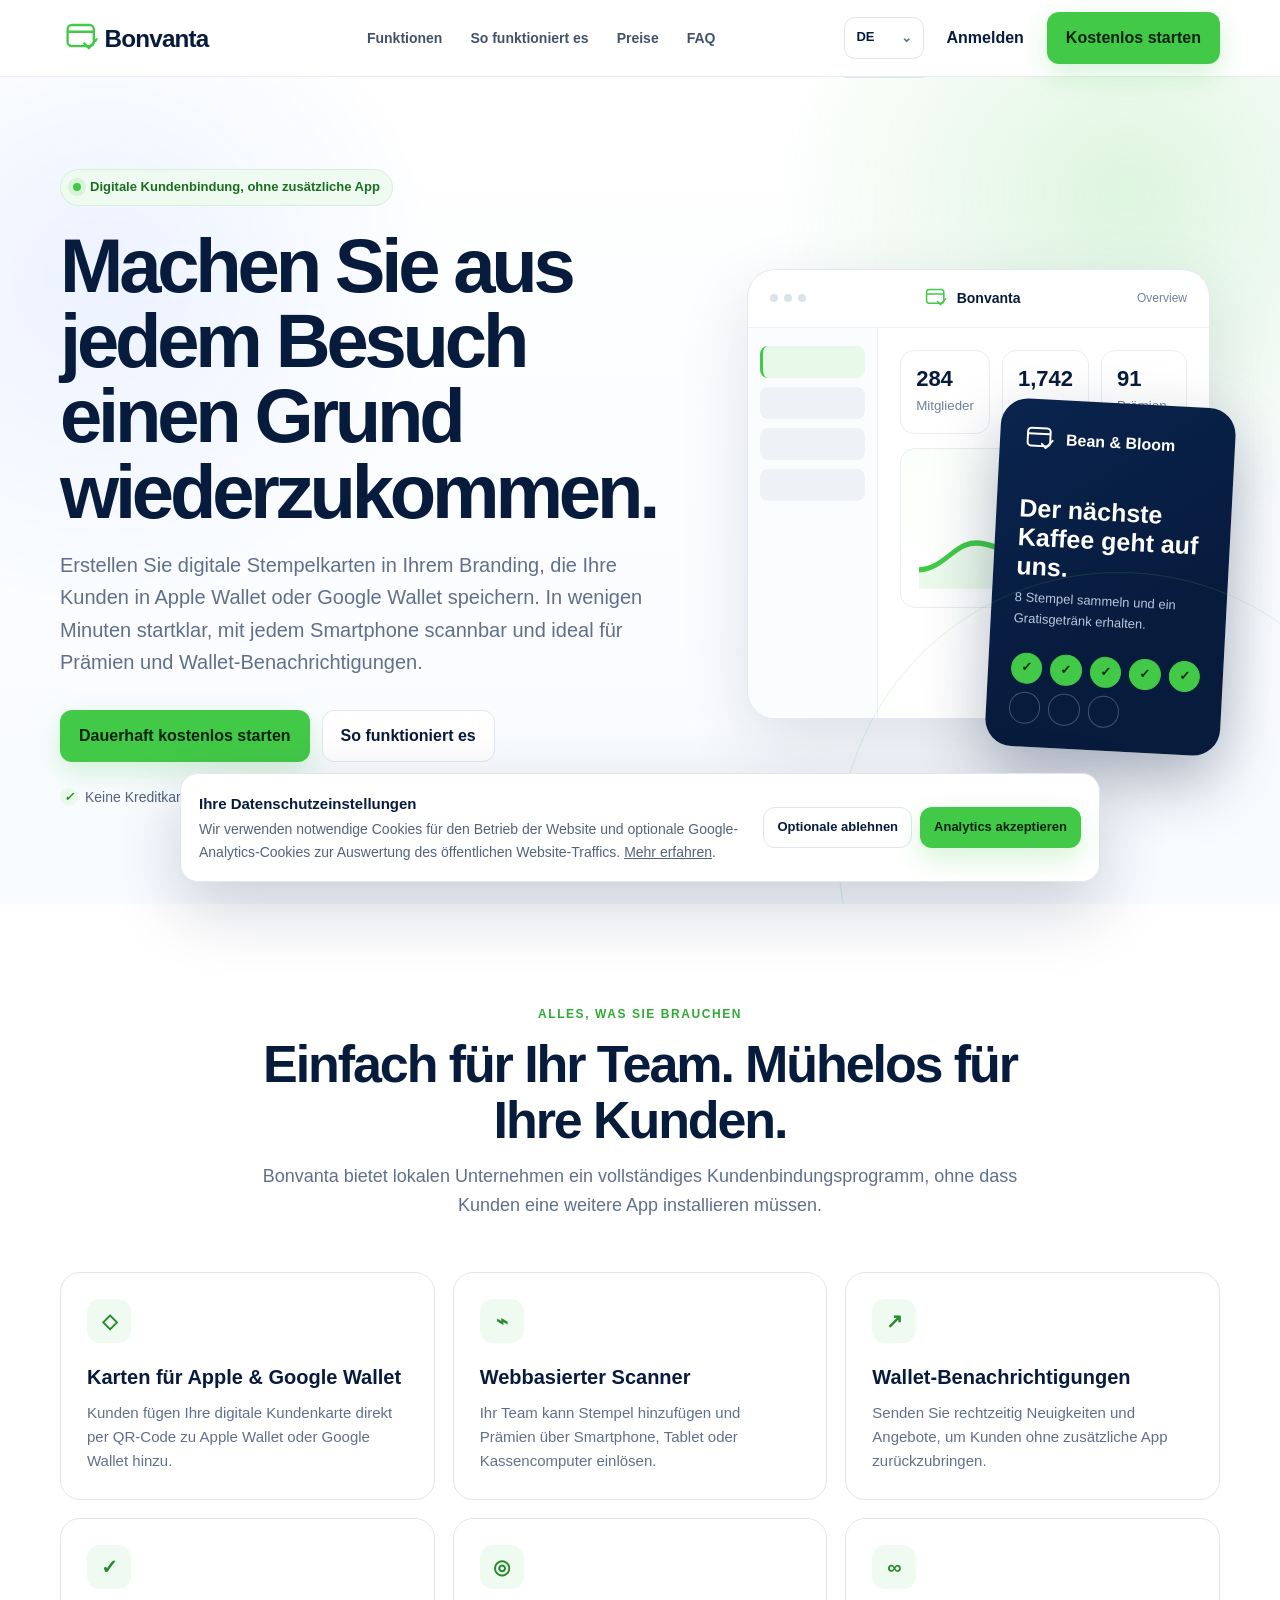
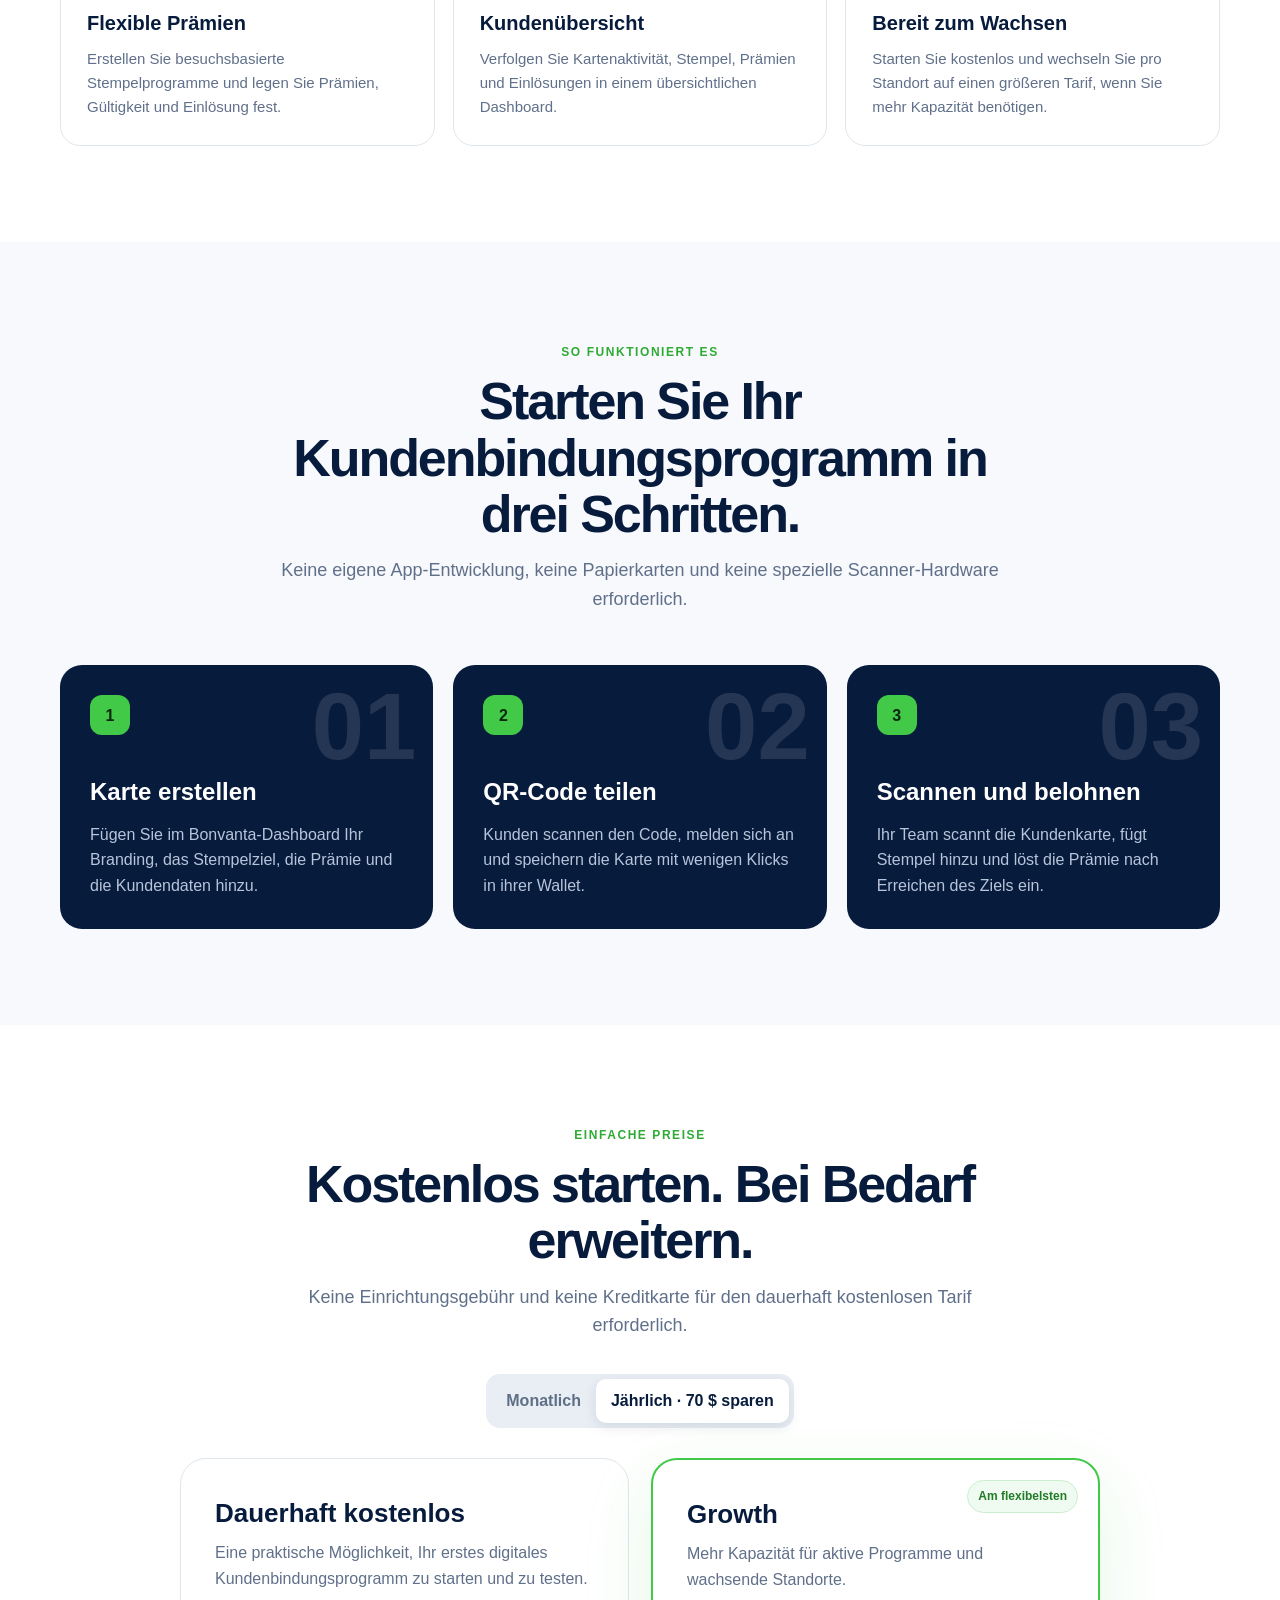
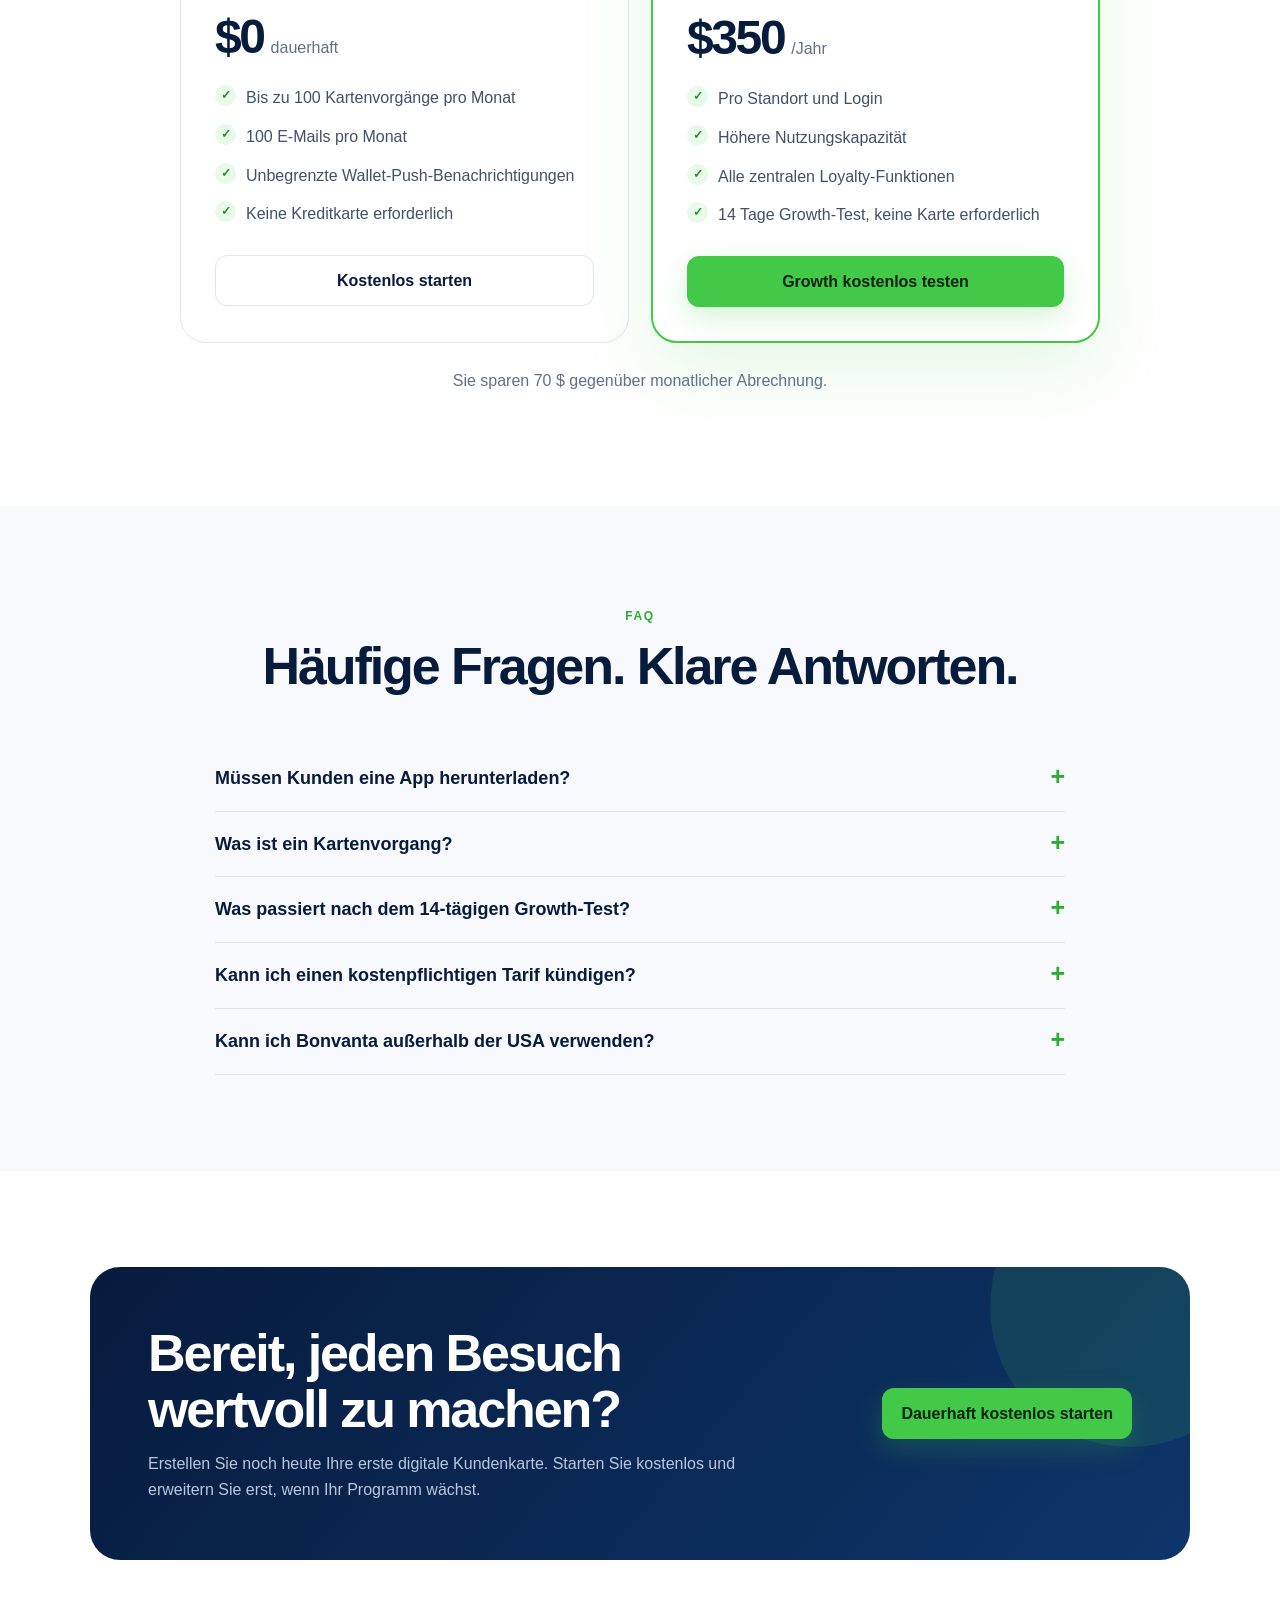
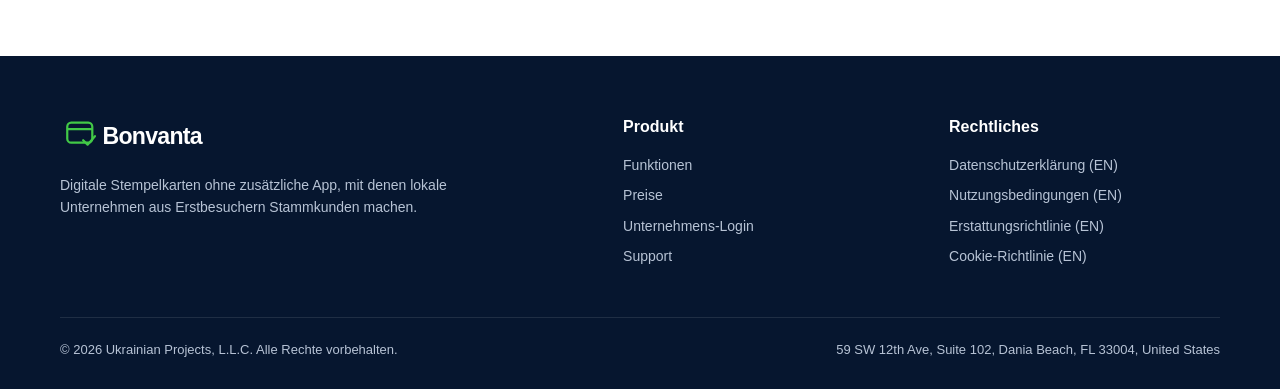
==== de/index.html @ edeaed78 "Add files via upload Add multilingual Bonvanta website" ====
<!doctype html>
<html lang="de">
<head>
<!-- Google consent mode: analytics stays disabled until consent -->
<script>
  window.dataLayer = window.dataLayer || [];
  function gtag(){dataLayer.push(arguments);}
  gtag('consent', 'default', {
    'analytics_storage': 'denied',
    'ad_storage': 'denied',
    'ad_user_data': 'denied',
    'ad_personalization': 'denied',
    'wait_for_update': 500
  });
</script>
<!-- Google Tag Manager -->
<script>(function(w,d,s,l,i){w[l]=w[l]||[];w[l].push({'gtm.start':
new Date().getTime(),event:'gtm.js'});var f=d.getElementsByTagName(s)[0],
j=d.createElement(s),dl=l!='dataLayer'?'&l='+l:'';j.async=true;j.src=
'https://www.googletagmanager.com/gtm.js?id='+i+dl;f.parentNode.insertBefore(j,f);
})(window,document,'script','dataLayer','GTM-5XCBFMQP');</script>
<!-- End Google Tag Manager -->
<meta charset="utf-8">
<meta name="viewport" content="width=device-width, initial-scale=1">
<meta name="theme-color" content="#071b3d">
<link rel="icon" href="/favicon.ico">
<link rel="apple-touch-icon" href="/apple-touch-icon.png">
<link rel="stylesheet" href="/styles.css">
<link rel="canonical" href="https://bonvanta.com/de/">
<link rel="alternate" hreflang="en" href="https://bonvanta.com/">
<link rel="alternate" hreflang="de" href="https://bonvanta.com/de/">
<link rel="alternate" hreflang="es" href="https://bonvanta.com/es/">
<link rel="alternate" hreflang="fr" href="https://bonvanta.com/fr/">
<link rel="alternate" hreflang="x-default" href="https://bonvanta.com/">
<title>Bonvanta – Digitale Stempelkarten ohne App</title>
<meta name="description" content="Erstellen Sie digitale Stempelkarten für Apple Wallet und Google Wallet. Keine zusätzliche App erforderlich. Starten Sie Bonvanta kostenlos.">
<meta property="og:title" content="Bonvanta – Machen Sie aus jedem Besuch Kundenbindung">
<meta property="og:description" content="Digitale Stempelkarten ohne zusätzliche App für lokale Unternehmen.">
<meta property="og:type" content="website">
<meta property="og:url" content="https://bonvanta.com/de/">
<meta property="og:image" content="https://bonvanta.com/assets/how-bonvanta-works.png">
</head>
<body>
<!-- Google Tag Manager (noscript) -->
<noscript><iframe src="https://www.googletagmanager.com/ns.html?id=GTM-5XCBFMQP"
height="0" width="0" style="display:none;visibility:hidden"></iframe></noscript>
<!-- End Google Tag Manager (noscript) -->
<header class="site-header">
  <div class="container nav">
    <a class="brand" href="/de/" aria-label="Bonvanta home"><img src="/assets/bonvanta-logo.svg" alt="Bonvanta"></a>
    <nav class="nav-links" aria-label="Main navigation">
      <a href="/de/#features">Funktionen</a>
      <a href="/de/#how-it-works">So funktioniert es</a>
      <a href="/de/#pricing">Preise</a>
      <a href="/de/#faq">FAQ</a>
    </nav>
    <div class="nav-actions">
      <details class="language-menu">
  <summary aria-label="Choose language">DE</summary>
  <div class="language-options"><a href="/" hreflang="en"><span>EN</span>English</a><a class="active" href="/de/" hreflang="de"><span>DE</span>Deutsch</a><a href="/es/" hreflang="es"><span>ES</span>Español</a><a href="/fr/" hreflang="fr"><span>FR</span>Français</a></div>
</details>
      <a class="btn btn-ghost" href="https://admin.bonvanta.com">Anmelden</a>
      <a class="btn btn-primary" href="https://admin.bonvanta.com">Kostenlos starten</a>
      <button class="mobile-toggle" aria-label="Menü öffnen" aria-expanded="false">☰</button>
    </div>
  </div>
</header>
<main>
  <section class="hero">
    <div class="container hero-grid">
      <div class="hero-copy">
        <span class="eyebrow"><span class="eyebrow-dot"></span> Digitale Kundenbindung, ohne zusätzliche App</span>
        <h1>Machen Sie aus jedem Besuch einen Grund wiederzukommen.</h1>
        <p>Erstellen Sie digitale Stempelkarten in Ihrem Branding, die Ihre Kunden in Apple Wallet oder Google Wallet speichern. In wenigen Minuten startklar, mit jedem Smartphone scannbar und ideal für Prämien und Wallet-Benachrichtigungen.</p>
        <div class="hero-actions"><a class="btn btn-primary" href="https://admin.bonvanta.com">Dauerhaft kostenlos starten</a><a class="btn btn-secondary" href="#how-it-works">So funktioniert es</a></div>
        <div class="hero-note"><span><i class="check">✓</i>Keine Kreditkarte erforderlich</span><span><i class="check">✓</i>Keine separate Loyalty-App</span><span><i class="check">✓</i>Weltweit einsetzbar</span></div>
      </div>
      <div class="product-stage" aria-label="Bonvanta product preview">
        <div class="dashboard"><div class="dash-top"><div class="dots"><i></i><i></i><i></i></div><div class="mini-brand"><img src="/assets/bonvanta-icon.svg" alt="">Bonvanta</div><span style="font-size:12px;color:#74839a">Overview</span></div><div class="dash-body"><div class="sidebar"><div class="side-item active"></div><div class="side-item"></div><div class="side-item"></div><div class="side-item"></div></div><div class="content"><div class="stats"><div class="stat"><b>284</b><small>Mitglieder</small></div><div class="stat"><b>1,742</b><small>Stempel</small></div><div class="stat"><b>91</b><small>Prämien</small></div></div><div class="chart"><svg viewBox="0 0 500 160" preserveAspectRatio="none" aria-hidden="true"><path d="M0 135 C60 132 72 92 132 101 S218 128 258 82 S346 42 390 61 S452 31 500 22" fill="none" stroke="#42c947" stroke-width="7" stroke-linecap="round"/><path d="M0 135 C60 132 72 92 132 101 S218 128 258 82 S346 42 390 61 S452 31 500 22 L500 160 L0 160Z" fill="rgba(66,201,71,.10)"/></svg></div></div></div></div>
        <div class="wallet-card"><div class="wc-logo"><img src="/assets/bonvanta-icon.svg" alt=""> Bean &amp; Bloom</div><h3>Der nächste Kaffee geht auf uns.</h3><p>8 Stempel sammeln und ein Gratisgetränk erhalten.</p><div class="stamps"><span class="stamp filled">✓</span><span class="stamp filled">✓</span><span class="stamp filled">✓</span><span class="stamp filled">✓</span><span class="stamp filled">✓</span><span class="stamp"></span><span class="stamp"></span><span class="stamp"></span></div></div>
      </div>
    </div>
  </section>
  <section class="section" id="features"><div class="container"><div class="section-head"><span class="kicker">Alles, was Sie brauchen</span><h2>Einfach für Ihr Team. Mühelos für Ihre Kunden.</h2><p>Bonvanta bietet lokalen Unternehmen ein vollständiges Kundenbindungsprogramm, ohne dass Kunden eine weitere App installieren müssen.</p></div><div class="feature-grid"><article class="feature"><div class="feature-icon">◇</div><h3>Karten für Apple &amp; Google Wallet</h3><p>Kunden fügen Ihre digitale Kundenkarte direkt per QR-Code zu Apple Wallet oder Google Wallet hinzu.</p></article><article class="feature"><div class="feature-icon">⌁</div><h3>Webbasierter Scanner</h3><p>Ihr Team kann Stempel hinzufügen und Prämien über Smartphone, Tablet oder Kassencomputer einlösen.</p></article><article class="feature"><div class="feature-icon">↗</div><h3>Wallet-Benachrichtigungen</h3><p>Senden Sie rechtzeitig Neuigkeiten und Angebote, um Kunden ohne zusätzliche App zurückzubringen.</p></article><article class="feature"><div class="feature-icon">✓</div><h3>Flexible Prämien</h3><p>Erstellen Sie besuchsbasierte Stempelprogramme und legen Sie Prämien, Gültigkeit und Einlösung fest.</p></article><article class="feature"><div class="feature-icon">◎</div><h3>Kundenübersicht</h3><p>Verfolgen Sie Kartenaktivität, Stempel, Prämien und Einlösungen in einem übersichtlichen Dashboard.</p></article><article class="feature"><div class="feature-icon">∞</div><h3>Bereit zum Wachsen</h3><p>Starten Sie kostenlos und wechseln Sie pro Standort auf einen größeren Tarif, wenn Sie mehr Kapazität benötigen.</p></article></div></div></section>
  <section class="section section-alt" id="how-it-works"><div class="container"><div class="section-head"><span class="kicker">So funktioniert es</span><h2>Starten Sie Ihr Kundenbindungsprogramm in drei Schritten.</h2><p>Keine eigene App-Entwicklung, keine Papierkarten und keine spezielle Scanner-Hardware erforderlich.</p></div><div class="steps"><article class="step"><b>1</b><h3>Karte erstellen</h3><p>Fügen Sie im Bonvanta-Dashboard Ihr Branding, das Stempelziel, die Prämie und die Kundendaten hinzu.</p></article><article class="step"><b>2</b><h3>QR-Code teilen</h3><p>Kunden scannen den Code, melden sich an und speichern die Karte mit wenigen Klicks in ihrer Wallet.</p></article><article class="step"><b>3</b><h3>Scannen und belohnen</h3><p>Ihr Team scannt die Kundenkarte, fügt Stempel hinzu und löst die Prämie nach Erreichen des Ziels ein.</p></article></div></div></section>
  <section class="section" id="pricing"><div class="container pricing-wrap"><div class="section-head"><span class="kicker">Einfache Preise</span><h2>Kostenlos starten. Bei Bedarf erweitern.</h2><p>Keine Einrichtungsgebühr und keine Kreditkarte für den dauerhaft kostenlosen Tarif erforderlich.</p></div><div class="billing-toggle"><div class="toggle" aria-label="Billing period"><button data-billing="monthly">Monatlich</button><button class="active" data-billing="annual">Jährlich · 70 $ sparen</button></div></div><div class="price-grid"><article class="price-card"><h3>Dauerhaft kostenlos</h3><div class="price-sub">Eine praktische Möglichkeit, Ihr erstes digitales Kundenbindungsprogramm zu starten und zu testen.</div><div class="price"><strong>$0</strong><span>dauerhaft</span></div><ul class="price-list"><li>Bis zu 100 Kartenvorgänge pro Monat</li><li>100 E-Mails pro Monat</li><li>Unbegrenzte Wallet-Push-Benachrichtigungen</li><li>Keine Kreditkarte erforderlich</li></ul><a class="btn btn-secondary" href="https://admin.bonvanta.com">Kostenlos starten</a></article><article class="price-card featured"><span class="popular">Am flexibelsten</span><h3>Growth</h3><div class="price-sub">Mehr Kapazität für aktive Programme und wachsende Standorte.</div><div class="price"><strong data-price>$350</strong><span data-cadence>/Jahr</span></div><ul class="price-list"><li>Pro Standort und Login</li><li>Höhere Nutzungskapazität</li><li>Alle zentralen Loyalty-Funktionen</li><li>14 Tage Growth-Test, keine Karte erforderlich</li></ul><a class="btn btn-primary" href="https://admin.bonvanta.com">Growth kostenlos testen</a></article></div><p class="trial-note" data-annual-note>Sie sparen 70 $ gegenüber monatlicher Abrechnung.</p></div></section>
  <section class="section section-alt" id="faq"><div class="container"><div class="section-head"><span class="kicker">FAQ</span><h2>Häufige Fragen. Klare Antworten.</h2></div><div class="faq"><details><summary>Müssen Kunden eine App herunterladen?</summary><p>Nein. Kunden öffnen Ihren QR-Link und speichern die Kundenkarte in Apple Wallet oder Google Wallet. Eine separate Bonvanta-App ist nicht erforderlich.</p></details><details><summary>Was ist ein Kartenvorgang?</summary><p>Ein Kartenvorgang ist eine verarbeitete Aktion für eine Kundenkarte, zum Beispiel das Ausstellen oder Aktualisieren einer Karte. Ihr Dashboard zeigt die Nutzung im aktuellen Zeitraum.</p></details><details><summary>Was passiert nach dem 14-tägigen Growth-Test?</summary><p>Es wird nichts automatisch berechnet. Wenn Sie keinen kostenpflichtigen Tarif wählen, wird das Konto wieder auf Dauerhaft kostenlos zurückgesetzt und unterliegt dessen Limits.</p></details><details><summary>Kann ich einen kostenpflichtigen Tarif kündigen?</summary><p>Ja. Sie können jederzeit kündigen. Der Zugriff bleibt bis zum Ende des bezahlten Abrechnungszeitraums bestehen, vorbehaltlich der Nutzungsbedingungen und Erstattungsrichtlinie.</p></details><details><summary>Kann ich Bonvanta außerhalb der USA verwenden?</summary><p>Ja. Bonvanta ist weltweit verfügbar, soweit lokale Gesetze, Wallet-Verfügbarkeit und Zahlungsunterstützung dies zulassen.</p></details></div></div></section>
  <section class="section"><div class="container"><div class="cta"><div><h2>Bereit, jeden Besuch wertvoll zu machen?</h2><p>Erstellen Sie noch heute Ihre erste digitale Kundenkarte. Starten Sie kostenlos und erweitern Sie erst, wenn Ihr Programm wächst.</p></div><a class="btn btn-primary" href="https://admin.bonvanta.com">Dauerhaft kostenlos starten</a></div></div></section>
</main>
<footer class="site-footer">
  <div class="container">
    <div class="footer-grid">
      <div class="footer-brand">
        <img src="/assets/bonvanta-logo-white.svg" alt="Bonvanta">
        <p>Digitale Stempelkarten ohne zusätzliche App, mit denen lokale Unternehmen aus Erstbesuchern Stammkunden machen.</p>
      </div>
      <div class="footer-col">
        <h4>Produkt</h4>
        <a href="/de/#features">Funktionen</a>
        <a href="/de/#pricing">Preise</a>
        <a href="https://admin.bonvanta.com">Unternehmens-Login</a>
        <a href="/de/contact/">Support</a>
      </div>
      <div class="footer-col">
        <h4>Rechtliches</h4>
        <a href="/privacy.html">Datenschutzerklärung (EN)</a>
        <a href="/terms.html">Nutzungsbedingungen (EN)</a>
        <a href="/refunds.html">Erstattungsrichtlinie (EN)</a>
        <a href="/cookies.html">Cookie-Richtlinie (EN)</a>
      </div>
    </div>
    <div class="footer-bottom">
      <span>© 2026 Ukrainian Projects, L.L.C. Alle Rechte vorbehalten.</span>
      <span>59 SW 12th Ave, Suite 102, Dania Beach, FL 33004, United States</span>
    </div>
  </div>
</footer>
<div class="cookie-banner" role="dialog" aria-label="Cookie-Einstellungen">
  <p><strong>Ihre Datenschutzeinstellungen</strong>Wir verwenden notwendige Cookies für den Betrieb der Website und optionale Google-Analytics-Cookies zur Auswertung des öffentlichen Website-Traffics. <a href="/cookies.html" style="text-decoration:underline">Mehr erfahren</a>.</p>
  <div class="cookie-actions">
    <button class="btn btn-secondary" data-cookie-reject>Optionale ablehnen</button>
    <button class="btn btn-primary" data-cookie-accept>Analytics akzeptieren</button>
  </div>
</div>
<script src="/script.js"></script>
</body></html>
---- styles.css ----
:root {
  --navy: #071b3d;
  --navy-2: #0d2b57;
  --green: #42c947;
  --green-dark: #2faa35;
  --mint: #effbf0;
  --ink: #12233f;
  --muted: #60708a;
  --line: #dfe6ee;
  --surface: #ffffff;
  --bg: #f7f9fc;
  --shadow: 0 24px 70px rgba(7, 27, 61, .12);
  --radius: 22px;
}
* { box-sizing: border-box; }
html { scroll-behavior: smooth; }
body {
  margin: 0;
  color: var(--ink);
  background: var(--surface);
  font-family: Inter, ui-sans-serif, -apple-system, BlinkMacSystemFont, "Segoe UI", sans-serif;
  line-height: 1.6;
  -webkit-font-smoothing: antialiased;
}
a { color: inherit; text-decoration: none; }
img { max-width: 100%; display: block; }
button, input { font: inherit; }
.container { width: min(1160px, calc(100% - 40px)); margin: 0 auto; }
.site-header {
  position: sticky; top: 0; z-index: 50;
  background: rgba(255,255,255,.88); backdrop-filter: blur(18px);
  border-bottom: 1px solid rgba(223,230,238,.8);
}
.nav { height: 76px; display: flex; align-items: center; justify-content: space-between; gap: 24px; }
.brand img { width: 178px; height: auto; }
.nav-links { display: flex; align-items: center; gap: 28px; color: #42526a; font-weight: 650; font-size: 14px; }
.nav-actions { display: flex; align-items: center; gap: 10px; }
.btn {
  display: inline-flex; align-items: center; justify-content: center; gap: 9px;
  border-radius: 12px; padding: 12px 18px; font-weight: 750; border: 1px solid transparent;
  transition: .2s ease; cursor: pointer;
}
.btn:hover { transform: translateY(-1px); }
.btn-primary { background: var(--green); color: #05230d; box-shadow: 0 10px 28px rgba(66,201,71,.22); }
.btn-primary:hover { background: #54d758; }
.btn-secondary { border-color: var(--line); background: #fff; color: var(--navy); }
.btn-ghost { color: var(--navy); padding-inline: 12px; }
.hero {
  overflow: hidden; position: relative;
  background:
    radial-gradient(circle at 88% 14%, rgba(66,201,71,.17), transparent 26%),
    radial-gradient(circle at 8% 24%, rgba(30,104,255,.08), transparent 25%),
    linear-gradient(180deg, #fff 0%, #f8fbff 100%);
  padding: 92px 0 96px;
}
.hero::after { content:""; position:absolute; inset:auto -120px -230px auto; width:560px; height:560px; border:1px solid rgba(66,201,71,.18); border-radius:50%; }
.hero-grid { display: grid; grid-template-columns: 1.02fr .98fr; align-items: center; gap: 66px; }
.eyebrow { display:inline-flex; align-items:center; gap:9px; padding:7px 12px; border:1px solid #d8eed9; background:var(--mint); color:#1a6e21; border-radius:999px; font-weight:750; font-size:13px; }
.eyebrow-dot { width:8px; height:8px; border-radius:50%; background:var(--green); box-shadow:0 0 0 5px rgba(66,201,71,.14); }
h1 { margin: 22px 0 20px; color: var(--navy); font-size: clamp(48px, 6vw, 76px); letter-spacing: -.055em; line-height: .99; max-width: 760px; }
.hero-copy > p { margin: 0; max-width: 650px; color: var(--muted); font-size: 20px; line-height: 1.62; }
.hero-actions { display:flex; flex-wrap:wrap; gap:12px; margin-top:32px; }
.hero-note { display:flex; gap:18px; flex-wrap:wrap; margin-top:24px; color:#52637b; font-size:14px; }
.hero-note span { display:inline-flex; align-items:center; gap:7px; }
.check { width:18px; height:18px; border-radius:50%; display:inline-grid; place-items:center; background:#e9f9ea; color:#258b2b; font-size:12px; font-weight:900; }
.product-stage { position:relative; min-height:500px; }
.dashboard {
  position:absolute; inset:30px 0 20px 25px; background:#fff; border:1px solid #e3e9f0; border-radius:28px; box-shadow:var(--shadow); overflow:hidden;
}
.dash-top { height:58px; border-bottom:1px solid #edf0f4; display:flex; align-items:center; justify-content:space-between; padding:0 22px; }
.dots { display:flex; gap:6px; }.dots i { width:8px; height:8px; background:#dbe2ea; border-radius:50%; }
.mini-brand { display:flex; align-items:center; gap:8px; font-weight:800; color:var(--navy); font-size:14px; }
.mini-brand img { width:26px; }
.dash-body { display:grid; grid-template-columns: 130px 1fr; height:calc(100% - 58px); }
.sidebar { border-right:1px solid #edf0f4; padding:18px 12px; background:#fbfcfe; }
.side-item { height:32px; margin-bottom:9px; border-radius:8px; background:#eef2f7; }
.side-item.active { background:#e8f8e9; border-left:3px solid var(--green); }
.content { padding:22px; background:#fff; }
.stats { display:grid; grid-template-columns:repeat(3,1fr); gap:12px; }
.stat { padding:15px; border:1px solid #e8edf3; border-radius:14px; }
.stat b { display:block; font-size:22px; color:var(--navy); line-height:1.2; }
.stat small { color:#718096; }
.chart { margin-top:14px; height:160px; border-radius:15px; border:1px solid #e8edf3; background:linear-gradient(180deg,#fbfffb,#fff); position:relative; overflow:hidden; }
.chart svg { position:absolute; inset:18px; width:calc(100% - 36px); height:calc(100% - 36px); }
.wallet-card { position:absolute; width:235px; min-height:318px; right:-18px; bottom:-12px; color:white; border-radius:27px; background:linear-gradient(145deg,#0a244e,#071b3d 65%); box-shadow:0 28px 65px rgba(7,27,61,.3); padding:23px; transform:rotate(3deg); }
.wallet-card .wc-logo { display:flex; align-items:center; gap:9px; font-weight:800; }
.wallet-card .wc-logo img { width:34px; filter:brightness(0) invert(1); }
.wallet-card h3 { font-size:25px; line-height:1.15; margin:38px 0 8px; }
.wallet-card p { color:#b9c7dc; font-size:13px; margin:0; }
.stamps { display:grid; grid-template-columns:repeat(5,1fr); gap:8px; margin-top:23px; }
.stamp { aspect-ratio:1; border:1px solid rgba(255,255,255,.24); border-radius:50%; display:grid; place-items:center; font-size:13px; color:#8ca0bd; }
.stamp.filled { background:var(--green); border-color:var(--green); color:#06280d; font-weight:900; }
.section { padding: 96px 0; }
.section-alt { background: var(--bg); }
.section-head { max-width: 760px; margin: 0 auto 52px; text-align:center; }
.kicker { color:var(--green-dark); text-transform:uppercase; letter-spacing:.13em; font-size:12px; font-weight:850; }
h2 { margin:10px 0 14px; color:var(--navy); font-size:clamp(34px,4.5vw,52px); line-height:1.08; letter-spacing:-.04em; }
.section-head p { color:var(--muted); font-size:18px; margin:0; }
.feature-grid { display:grid; grid-template-columns:repeat(3,1fr); gap:18px; }
.feature { border:1px solid var(--line); border-radius:20px; padding:26px; background:#fff; transition:.2s ease; }
.feature:hover { transform:translateY(-3px); box-shadow:0 18px 45px rgba(7,27,61,.08); }
.feature-icon { width:44px; height:44px; display:grid; place-items:center; background:var(--mint); color:#258b2b; border-radius:13px; font-weight:900; font-size:20px; }
.feature h3 { margin:18px 0 8px; color:var(--navy); font-size:20px; }
.feature p { color:var(--muted); margin:0; font-size:15px; }
.steps { display:grid; grid-template-columns:repeat(3,1fr); gap:20px; counter-reset:steps; }
.step { position:relative; padding:30px; border-radius:22px; background:var(--navy); color:#fff; overflow:hidden; min-height:260px; }
.step::before { counter-increment:steps; content:"0" counter(steps); color:rgba(255,255,255,.12); font-size:94px; font-weight:900; position:absolute; right:17px; top:-13px; }
.step b { display:inline-grid; place-items:center; width:40px; height:40px; border-radius:12px; background:var(--green); color:#08290d; }
.step h3 { font-size:24px; margin:38px 0 10px; }
.step p { color:#b7c5da; margin:0; }
.pricing-wrap { max-width:920px; margin:0 auto; }
.billing-toggle { display:flex; justify-content:center; margin:-18px 0 30px; }
.toggle { display:inline-flex; padding:5px; border-radius:14px; background:#e9eef5; }
.toggle button { border:0; background:transparent; padding:9px 15px; border-radius:10px; color:#5f6f86; cursor:pointer; font-weight:750; }
.toggle button.active { background:#fff; color:var(--navy); box-shadow:0 4px 13px rgba(7,27,61,.1); }
.price-grid { display:grid; grid-template-columns:1fr 1fr; gap:22px; }
.price-card { border:1px solid var(--line); border-radius:26px; background:#fff; padding:34px; }
.price-card.featured { border:2px solid var(--green); box-shadow:0 26px 70px rgba(66,201,71,.14); position:relative; }
.popular { position:absolute; right:20px; top:20px; background:var(--mint); color:#217b27; border:1px solid #cbeecf; border-radius:999px; font-size:12px; font-weight:850; padding:6px 10px; }
.price-card h3 { color:var(--navy); font-size:26px; margin:0 0 6px; }
.price-sub { color:var(--muted); min-height:48px; }
.price { margin:22px 0; color:var(--navy); display:flex; align-items:baseline; gap:7px; }
.price strong { font-size:48px; letter-spacing:-.05em; line-height:1; }
.price span { color:var(--muted); }
.price-list { list-style:none; padding:0; margin:24px 0 28px; display:grid; gap:13px; }
.price-list li { display:flex; gap:10px; color:#40516a; }
.price-list li::before { content:"✓"; width:21px; height:21px; border-radius:50%; background:#e9f9ea; color:#248b2a; font-weight:900; display:grid; place-items:center; flex:0 0 auto; font-size:12px; }
.price-card .btn { width:100%; }
.trial-note { text-align:center; margin-top:25px; color:var(--muted); }
.faq { max-width:850px; margin:0 auto; }
details { border-bottom:1px solid var(--line); padding:18px 0; }
summary { cursor:pointer; list-style:none; color:var(--navy); font-weight:800; font-size:18px; display:flex; justify-content:space-between; gap:20px; }
summary::-webkit-details-marker { display:none; }
summary::after { content:"+"; color:var(--green-dark); font-size:25px; line-height:1; }
details[open] summary::after { content:"–"; }
details p { color:var(--muted); margin:12px 40px 0 0; }
.cta { margin:0 auto; max-width:1100px; border-radius:30px; padding:58px; color:#fff; background:linear-gradient(130deg,var(--navy),#0e356a); position:relative; overflow:hidden; display:flex; align-items:center; justify-content:space-between; gap:36px; }
.cta::after { content:""; position:absolute; width:280px; height:280px; background:rgba(66,201,71,.12); border-radius:50%; right:-80px; top:-100px; }
.cta h2 { color:#fff; margin-top:0; max-width:620px; }
.cta p { color:#b9c8dc; margin:0; max-width:620px; }
.cta .btn { flex:0 0 auto; z-index:1; }
.site-footer { background:#06162f; color:#b7c3d5; padding:58px 0 28px; }
.footer-grid { display:grid; grid-template-columns:1.5fr .8fr .8fr; gap:55px; }
.footer-brand img { width:170px; margin-bottom:18px; }
.footer-brand p { max-width:420px; font-size:14px; }
.footer-col h4 { color:#fff; margin:0 0 14px; }
.footer-col a { display:block; margin:8px 0; font-size:14px; }
.footer-col a:hover { color:#fff; }
.footer-bottom { margin-top:42px; padding-top:22px; border-top:1px solid rgba(255,255,255,.1); display:flex; justify-content:space-between; gap:20px; font-size:13px; }
.cookie-banner { position:fixed; z-index:100; left:18px; right:18px; bottom:18px; max-width:920px; margin:0 auto; padding:18px; background:#fff; border:1px solid var(--line); border-radius:18px; box-shadow:0 24px 70px rgba(7,27,61,.2); display:none; align-items:center; justify-content:space-between; gap:24px; }
.cookie-banner.show { display:flex; }
.cookie-banner p { margin:0; font-size:14px; color:#52637a; }
.cookie-banner p strong { display:block; color:var(--navy); font-size:15px; margin-bottom:2px; }
.cookie-actions { display:flex; gap:8px; flex:0 0 auto; }
.cookie-actions .btn { padding:9px 13px; font-size:13px; }
.mobile-toggle { display:none; border:0; background:transparent; font-size:25px; color:var(--navy); }
/* Legal pages */
.legal-hero { padding:62px 0 36px; background:linear-gradient(180deg,#f6fbf7,#fff); border-bottom:1px solid var(--line); }
.legal-hero h1 { font-size:clamp(40px,5vw,60px); margin:0 0 12px; }
.legal-meta { color:var(--muted); }
.legal-layout { display:grid; grid-template-columns:240px minmax(0,780px); gap:60px; padding:58px 0 90px; align-items:start; }
.legal-nav { position:sticky; top:102px; border:1px solid var(--line); border-radius:18px; padding:18px; background:#fff; }
.legal-nav strong { color:var(--navy); }
.legal-nav a { display:block; color:var(--muted); font-size:14px; margin:9px 0; }
.legal-nav a:hover { color:var(--green-dark); }
.legal-content { min-width:0; }
.legal-content h1 { display:none; }
.legal-content h2 { font-size:28px; margin:38px 0 12px; letter-spacing:-.02em; }
.legal-content p, .legal-content li { color:#42526a; }
.legal-content a { color:#238b2a; text-decoration:underline; }
.legal-content ul, .legal-content ol { padding-left:22px; }
.legal-content > p:first-of-type { display:none; }
@media (max-width: 900px) {
  .nav-links { display:none; position:absolute; top:76px; left:0; right:0; padding:20px; background:#fff; border-bottom:1px solid var(--line); flex-direction:column; align-items:flex-start; }
  .nav-links.open { display:flex; }
  .mobile-toggle { display:block; }
  .nav-actions .btn-ghost { display:none; }
  .hero { padding-top:62px; }
  .hero-grid { grid-template-columns:1fr; gap:30px; }
  .product-stage { min-height:460px; max-width:650px; width:100%; margin:0 auto; }
  .feature-grid { grid-template-columns:1fr 1fr; }
  .steps { grid-template-columns:1fr; }
  .footer-grid { grid-template-columns:1fr 1fr; }
  .legal-layout { grid-template-columns:1fr; gap:28px; }
  .legal-nav { position:static; }
}
@media (max-width: 640px) {
  .container { width:min(100% - 28px,1160px); }
  .nav { height:68px; }
  .nav-links { top:68px; }
  .brand img { width:150px; }
  .nav-actions .btn-primary { padding:10px 12px; font-size:13px; }
  .hero { padding:50px 0 72px; }
  h1 { font-size:49px; }
  .hero-copy > p { font-size:18px; }
  .product-stage { min-height:385px; }
  .dashboard { inset:15px 0 25px 0; }
  .dash-body { grid-template-columns:80px 1fr; }
  .sidebar { padding:13px 8px; }
  .content { padding:14px; }
  .stats { grid-template-columns:1fr 1fr; }
  .stat:last-child { display:none; }
  .wallet-card { width:190px; min-height:265px; padding:17px; right:-5px; }
  .wallet-card h3 { font-size:20px; margin-top:25px; }
  .section { padding:72px 0; }
  .feature-grid, .price-grid { grid-template-columns:1fr; }
  .cta { padding:38px 26px; flex-direction:column; align-items:flex-start; }
  .footer-grid { grid-template-columns:1fr; gap:26px; }
  .footer-bottom { flex-direction:column; }
  .cookie-banner { flex-direction:column; align-items:stretch; }
  .cookie-actions { width:100%; }
  .cookie-actions .btn { flex:1; }
  .legal-layout { padding-top:36px; }
}


/* Language selector */
.language-menu { position: relative; flex: 0 0 auto; }
.language-menu summary {
  cursor: pointer; list-style: none; display: inline-flex; align-items: center; justify-content: center;
  min-width: 44px; height: 42px; padding: 0 11px; border: 1px solid var(--line); border-radius: 11px;
  background: #fff; color: var(--navy); font-size: 13px; font-weight: 850;
}
.language-menu summary::-webkit-details-marker { display: none; }
.language-menu summary::after { content: "⌄"; margin-left: 6px; color: var(--muted); font-size: 13px; }
.language-menu[open] summary { border-color: #bddfc0; box-shadow: 0 6px 18px rgba(7,27,61,.08); }
.language-options {
  position: absolute; z-index: 80; right: 0; top: calc(100% + 9px); width: 174px; padding: 7px;
  background: #fff; border: 1px solid var(--line); border-radius: 14px; box-shadow: 0 18px 48px rgba(7,27,61,.16);
}
.language-options a { display: flex; align-items: center; gap: 10px; padding: 9px 10px; border-radius: 9px; color: #42526a; font-size: 14px; font-weight: 650; }
.language-options a span { width: 28px; color: var(--green-dark); font-size: 12px; font-weight: 900; }
.language-options a:hover, .language-options a.active { background: var(--mint); color: var(--navy); }
@media (max-width:640px) {
  .language-menu summary { min-width: 40px; height: 38px; padding: 0 8px; }
  .language-options { right: -50px; }
}
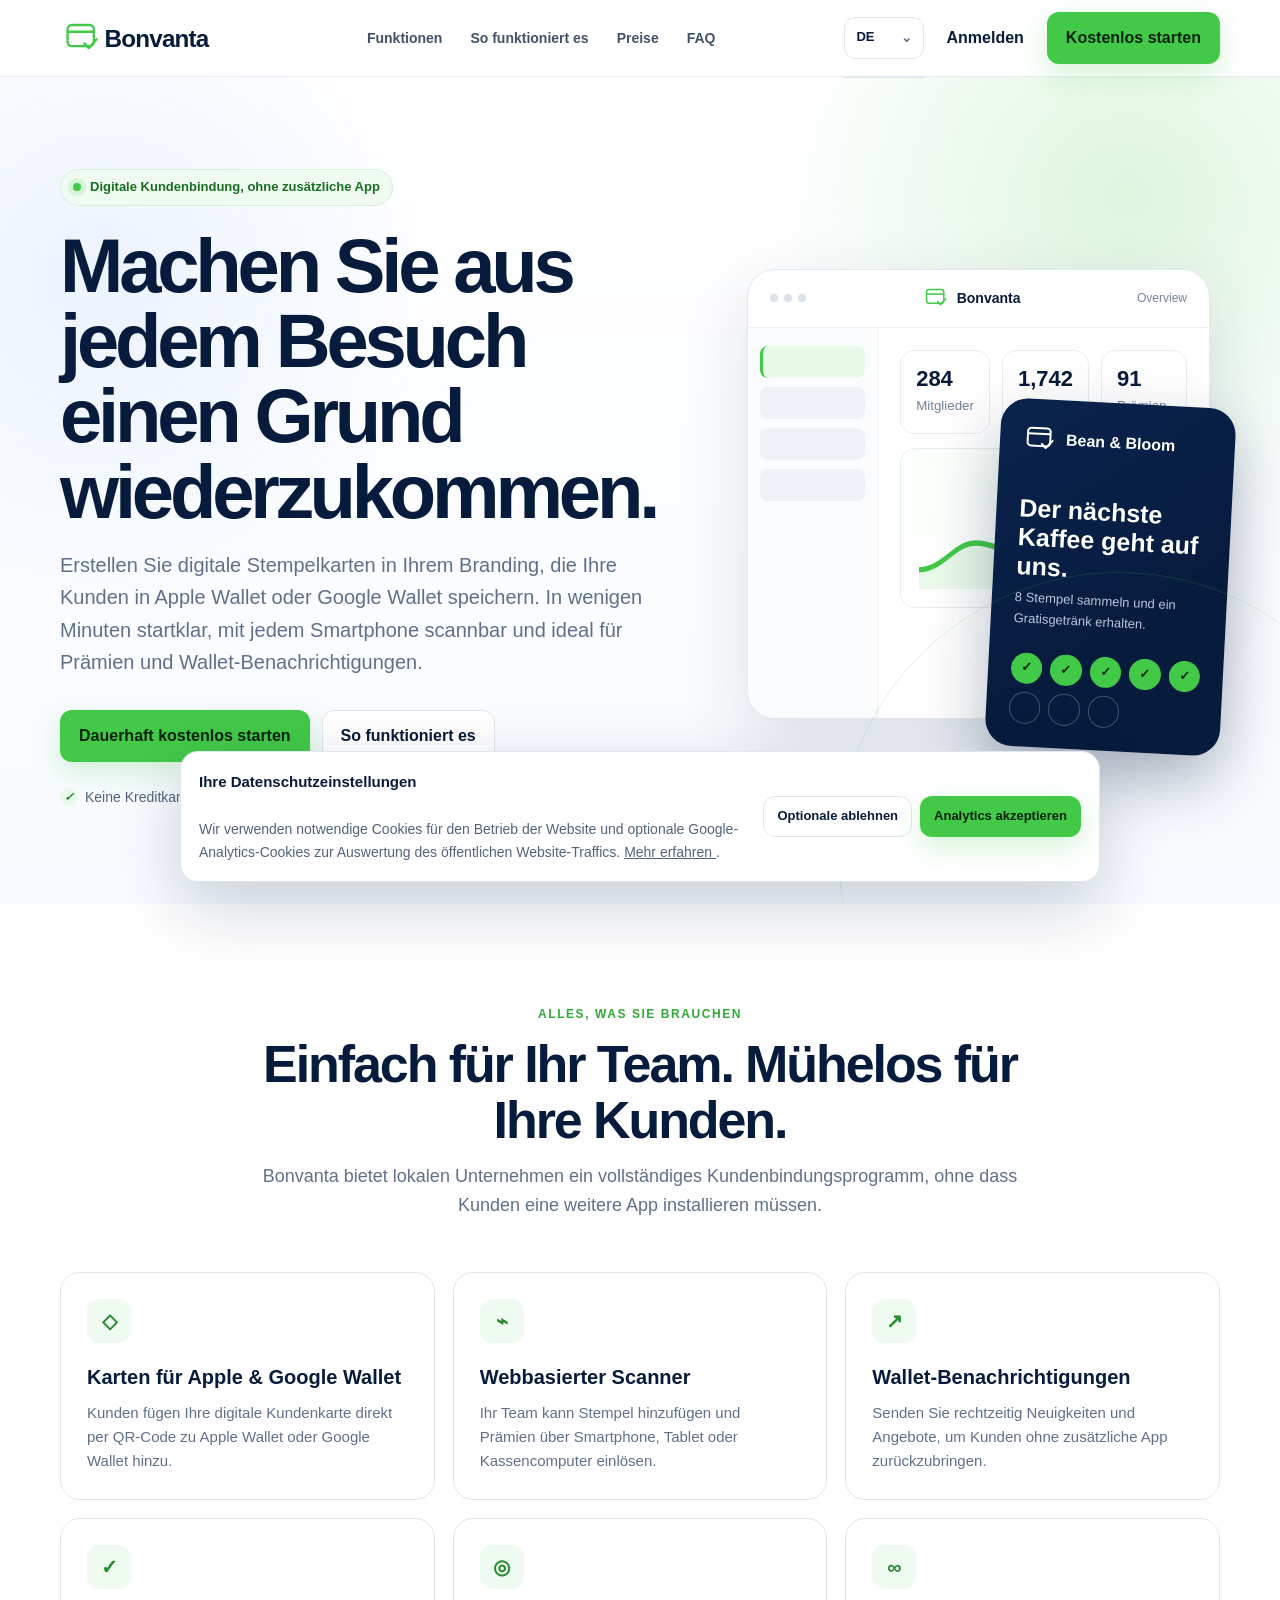
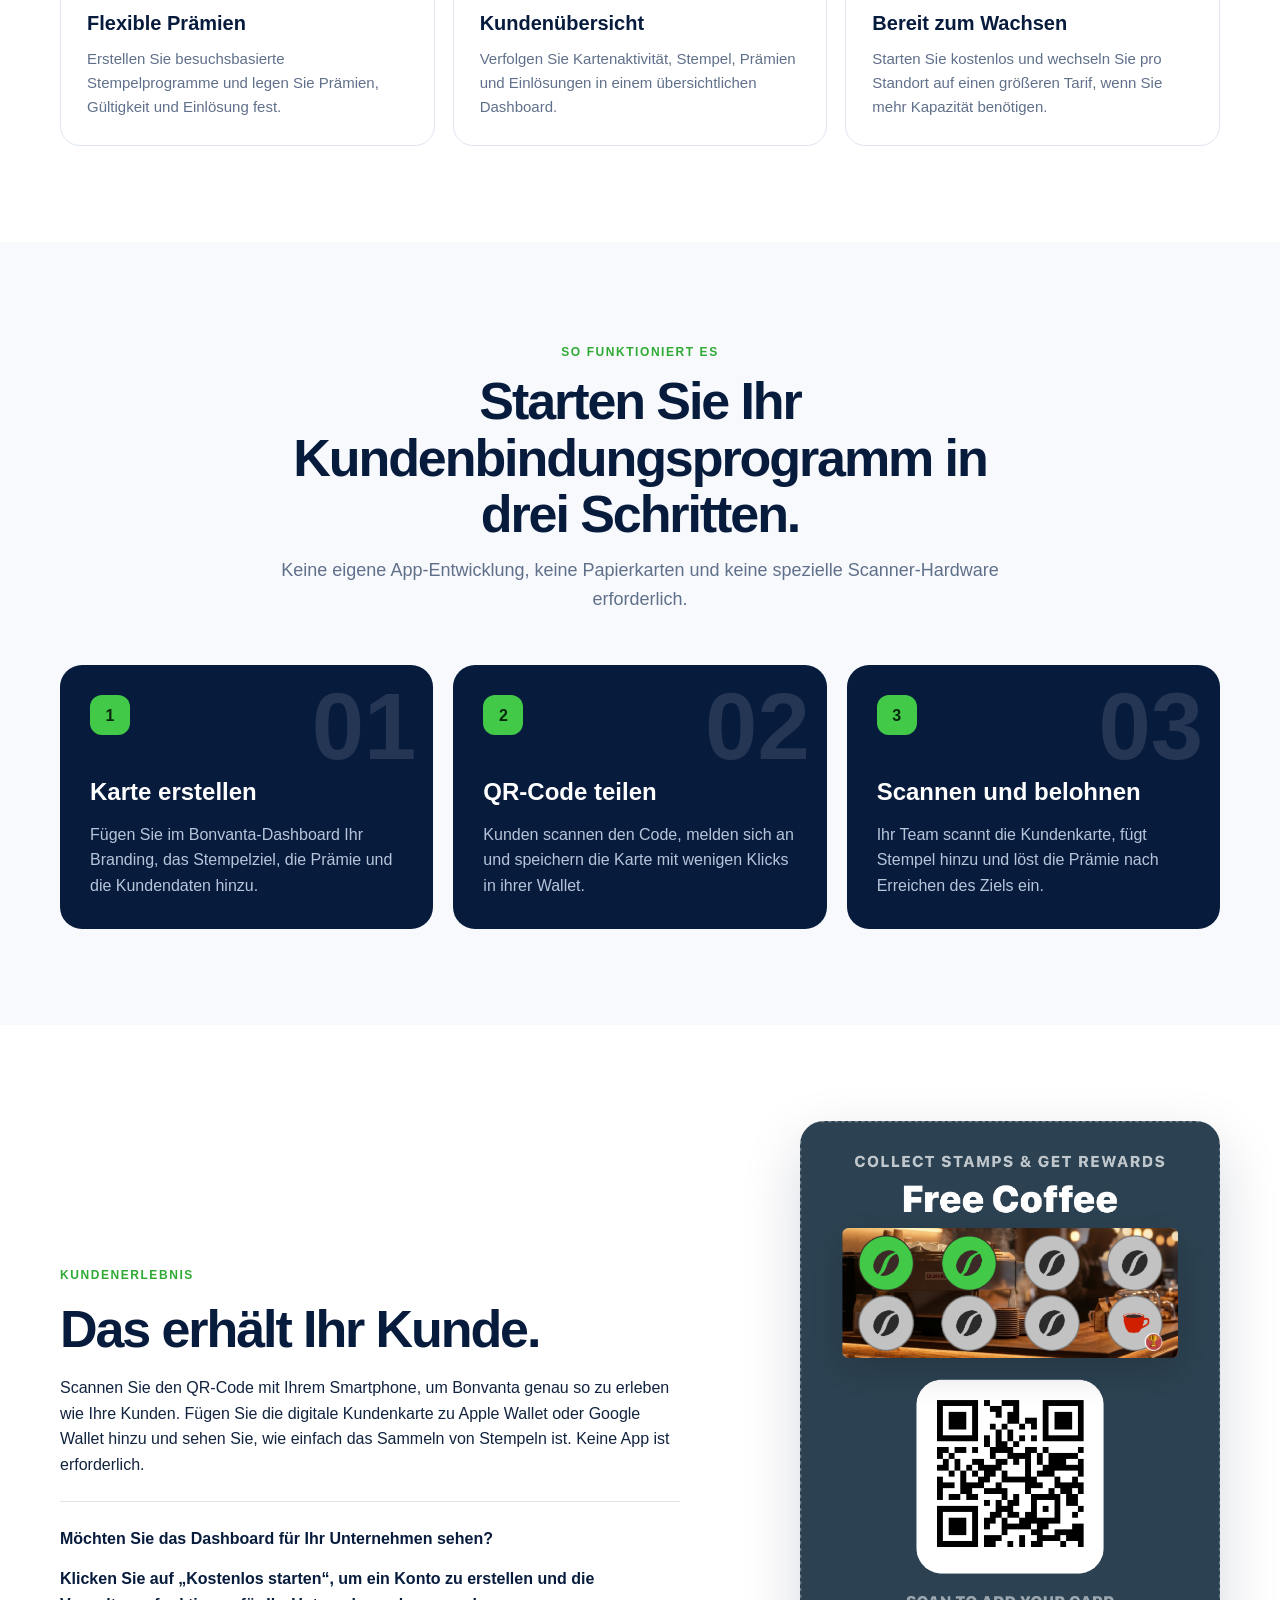
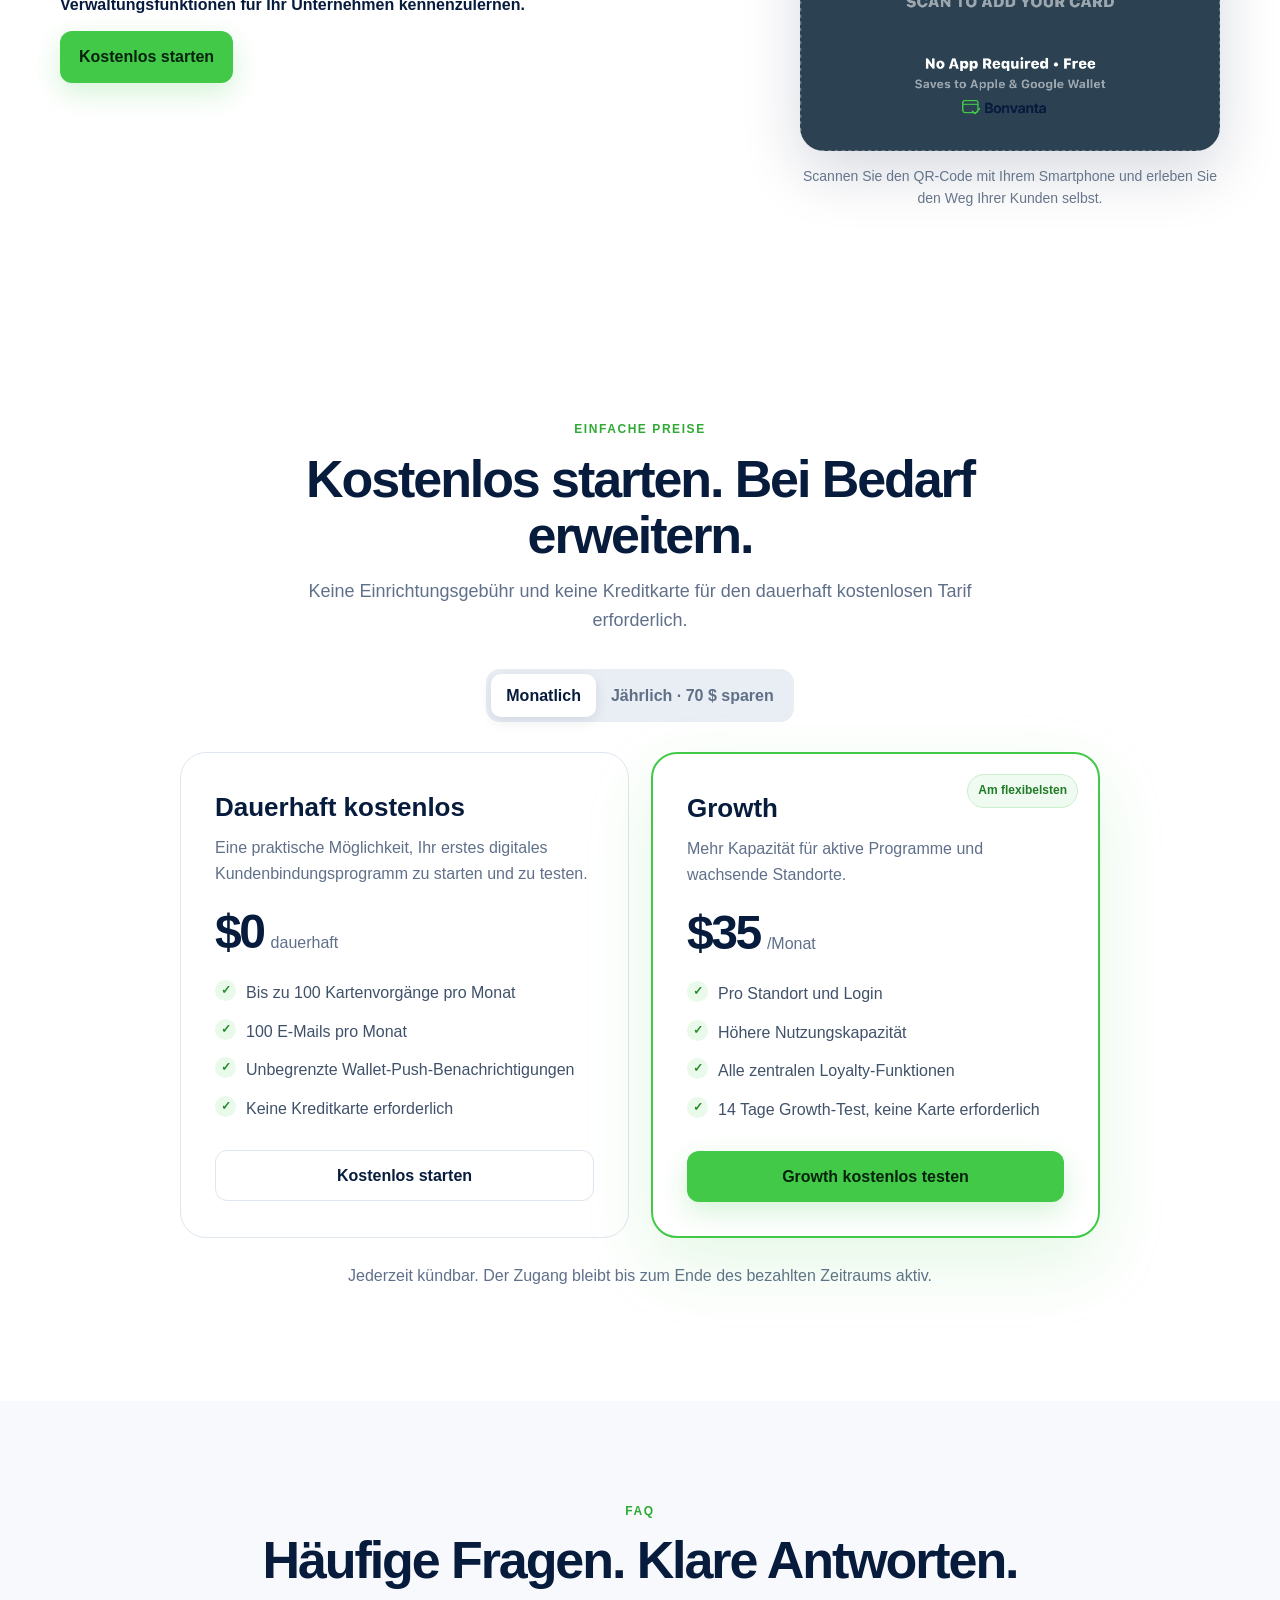
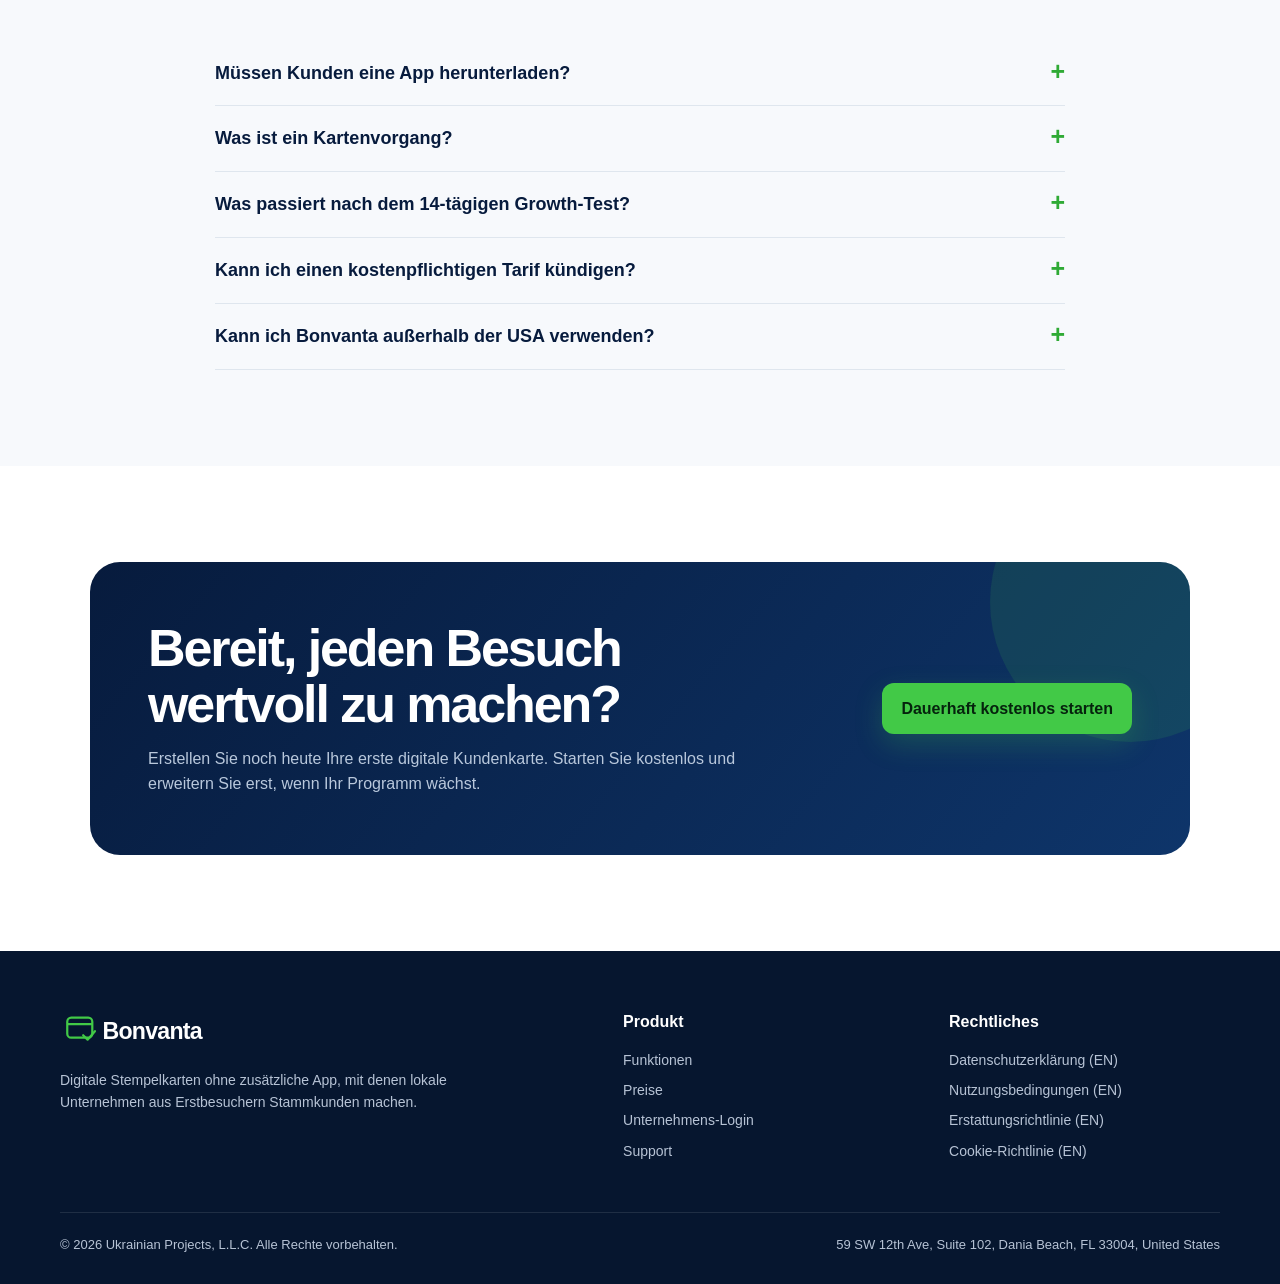
==== commit f5a7a55b: "Add German customer QR demo" ====
--- a/de/index.html
+++ b/de/index.html
@@ -13,114 +13,927 @@
     'wait_for_update': 500
   });
 </script>
+
 <!-- Google Tag Manager -->
-<script>(function(w,d,s,l,i){w[l]=w[l]||[];w[l].push({'gtm.start':
-new Date().getTime(),event:'gtm.js'});var f=d.getElementsByTagName(s)[0],
-j=d.createElement(s),dl=l!='dataLayer'?'&l='+l:'';j.async=true;j.src=
-'https://www.googletagmanager.com/gtm.js?id='+i+dl;f.parentNode.insertBefore(j,f);
-})(window,document,'script','dataLayer','GTM-5XCBFMQP');</script>
+<script>
+(function(w,d,s,l,i){
+  w[l]=w[l]||[];
+  w[l].push({
+    'gtm.start': new Date().getTime(),
+    event:'gtm.js'
+  });
+
+  var f=d.getElementsByTagName(s)[0],
+      j=d.createElement(s),
+      dl=l!='dataLayer'?'&l='+l:'';
+
+  j.async=true;
+  j.src='https://www.googletagmanager.com/gtm.js?id='+i+dl;
+  f.parentNode.insertBefore(j,f);
+})(window,document,'script','dataLayer','GTM-5XCBFMQP');
+</script>
 <!-- End Google Tag Manager -->
+
 <meta charset="utf-8">
 <meta name="viewport" content="width=device-width, initial-scale=1">
 <meta name="theme-color" content="#071b3d">
+
 <link rel="icon" href="/favicon.ico">
 <link rel="apple-touch-icon" href="/apple-touch-icon.png">
 <link rel="stylesheet" href="/styles.css">
+
 <link rel="canonical" href="https://bonvanta.com/de/">
-<link rel="alternate" hreflang="en" href="https://bonvanta.com/">
-<link rel="alternate" hreflang="de" href="https://bonvanta.com/de/">
-<link rel="alternate" hreflang="es" href="https://bonvanta.com/es/">
-<link rel="alternate" hreflang="fr" href="https://bonvanta.com/fr/">
-<link rel="alternate" hreflang="x-default" href="https://bonvanta.com/">
+
+<link
+  rel="alternate"
+  hreflang="en"
+  href="https://bonvanta.com/"
+>
+<link
+  rel="alternate"
+  hreflang="de"
+  href="https://bonvanta.com/de/"
+>
+<link
+  rel="alternate"
+  hreflang="es"
+  href="https://bonvanta.com/es/"
+>
+<link
+  rel="alternate"
+  hreflang="fr"
+  href="https://bonvanta.com/fr/"
+>
+<link
+  rel="alternate"
+  hreflang="x-default"
+  href="https://bonvanta.com/"
+>
+
 <title>Bonvanta – Digitale Stempelkarten ohne App</title>
-<meta name="description" content="Erstellen Sie digitale Stempelkarten für Apple Wallet und Google Wallet. Keine zusätzliche App erforderlich. Starten Sie Bonvanta kostenlos.">
-<meta property="og:title" content="Bonvanta – Machen Sie aus jedem Besuch Kundenbindung">
-<meta property="og:description" content="Digitale Stempelkarten ohne zusätzliche App für lokale Unternehmen.">
+
+<meta
+  name="description"
+  content="Erstellen Sie digitale Stempelkarten für Apple Wallet und Google Wallet. Keine zusätzliche App erforderlich. Starten Sie Bonvanta kostenlos."
+>
+
+<meta
+  property="og:title"
+  content="Bonvanta – Machen Sie aus jedem Besuch Kundenbindung"
+>
+<meta
+  property="og:description"
+  content="Digitale Stempelkarten ohne zusätzliche App für lokale Unternehmen."
+>
 <meta property="og:type" content="website">
 <meta property="og:url" content="https://bonvanta.com/de/">
-<meta property="og:image" content="https://bonvanta.com/assets/how-bonvanta-works.png">
+<meta
+  property="og:image"
+  content="https://bonvanta.com/assets/how-bonvanta-works.png"
+>
+
+<style>
+  .customer-demo {
+    background: #ffffff;
+  }
+
+  .customer-demo-grid {
+    display: grid;
+    grid-template-columns:
+      minmax(0, 1fr)
+      minmax(280px, 420px);
+    gap: 64px;
+    align-items: center;
+  }
+
+  .customer-demo-copy {
+    max-width: 620px;
+  }
+
+  .customer-demo-copy h2 {
+    margin: 14px 0 18px;
+  }
+
+  .customer-demo-copy p {
+    margin: 0 0 22px;
+  }
+
+  .customer-demo-note {
+    margin-top: 24px;
+    padding-top: 24px;
+    border-top: 1px solid rgba(7, 27, 61, 0.12);
+  }
+
+  .customer-demo-note p {
+    margin-bottom: 14px;
+    font-weight: 600;
+    color: #071b3d;
+  }
+
+  .customer-demo-image {
+    display: block;
+    width: 100%;
+    max-width: 420px;
+    margin: 0 auto;
+    overflow: hidden;
+    border-radius: 24px;
+    box-shadow: 0 22px 60px rgba(7, 27, 61, 0.16);
+  }
+
+  .customer-demo-image img {
+    display: block;
+    width: 100%;
+    height: auto;
+  }
+
+  .customer-demo-caption {
+    margin-top: 14px;
+    text-align: center;
+    font-size: 14px;
+    color: #66758a;
+  }
+
+  @media (max-width: 860px) {
+    .customer-demo-grid {
+      grid-template-columns: 1fr;
+      gap: 36px;
+    }
+
+    .customer-demo-copy {
+      max-width: none;
+      text-align: center;
+    }
+
+    .customer-demo-note {
+      display: flex;
+      flex-direction: column;
+      align-items: center;
+    }
+
+    .customer-demo-image {
+      max-width: 360px;
+    }
+  }
+</style>
 </head>
+
 <body>
 <!-- Google Tag Manager (noscript) -->
-<noscript><iframe src="https://www.googletagmanager.com/ns.html?id=GTM-5XCBFMQP"
-height="0" width="0" style="display:none;visibility:hidden"></iframe></noscript>
+<noscript>
+  <iframe
+    src="https://www.googletagmanager.com/ns.html?id=GTM-5XCBFMQP"
+    height="0"
+    width="0"
+    style="display:none;visibility:hidden"
+  ></iframe>
+</noscript>
 <!-- End Google Tag Manager (noscript) -->
+
 <header class="site-header">
   <div class="container nav">
-    <a class="brand" href="/de/" aria-label="Bonvanta home"><img src="/assets/bonvanta-logo.svg" alt="Bonvanta"></a>
-    <nav class="nav-links" aria-label="Main navigation">
+    <a
+      class="brand"
+      href="/de/"
+      aria-label="Bonvanta home"
+    >
+      <img
+        src="/assets/bonvanta-logo.svg"
+        alt="Bonvanta"
+      >
+    </a>
+
+    <nav
+      class="nav-links"
+      aria-label="Main navigation"
+    >
       <a href="/de/#features">Funktionen</a>
       <a href="/de/#how-it-works">So funktioniert es</a>
       <a href="/de/#pricing">Preise</a>
       <a href="/de/#faq">FAQ</a>
     </nav>
+
     <div class="nav-actions">
       <details class="language-menu">
-  <summary aria-label="Choose language">DE</summary>
-  <div class="language-options"><a href="/" hreflang="en"><span>EN</span>English</a><a class="active" href="/de/" hreflang="de"><span>DE</span>Deutsch</a><a href="/es/" hreflang="es"><span>ES</span>Español</a><a href="/fr/" hreflang="fr"><span>FR</span>Français</a></div>
-</details>
-      <a class="btn btn-ghost" href="https://admin.bonvanta.com">Anmelden</a>
-      <a class="btn btn-primary" href="https://admin.bonvanta.com">Kostenlos starten</a>
-      <button class="mobile-toggle" aria-label="Menü öffnen" aria-expanded="false">☰</button>
+        <summary aria-label="Choose language">DE</summary>
+
+        <div class="language-options">
+          <a href="/" hreflang="en">
+            <span>EN</span>
+            English
+          </a>
+
+          <a
+            class="active"
+            href="/de/"
+            hreflang="de"
+          >
+            <span>DE</span>
+            Deutsch
+          </a>
+
+          <a href="/es/" hreflang="es">
+            <span>ES</span>
+            Español
+          </a>
+
+          <a href="/fr/" hreflang="fr">
+            <span>FR</span>
+            Français
+          </a>
+        </div>
+      </details>
+
+      <a
+        class="btn btn-ghost"
+        href="https://admin.bonvanta.com"
+      >
+        Anmelden
+      </a>
+
+      <a
+        class="btn btn-primary"
+        href="https://admin.bonvanta.com"
+      >
+        Kostenlos starten
+      </a>
+
+      <button
+        class="mobile-toggle"
+        type="button"
+        aria-label="Menü öffnen"
+        aria-expanded="false"
+      >
+        ☰
+      </button>
     </div>
   </div>
 </header>
+
 <main>
   <section class="hero">
     <div class="container hero-grid">
       <div class="hero-copy">
-        <span class="eyebrow"><span class="eyebrow-dot"></span> Digitale Kundenbindung, ohne zusätzliche App</span>
-        <h1>Machen Sie aus jedem Besuch einen Grund wiederzukommen.</h1>
-        <p>Erstellen Sie digitale Stempelkarten in Ihrem Branding, die Ihre Kunden in Apple Wallet oder Google Wallet speichern. In wenigen Minuten startklar, mit jedem Smartphone scannbar und ideal für Prämien und Wallet-Benachrichtigungen.</p>
-        <div class="hero-actions"><a class="btn btn-primary" href="https://admin.bonvanta.com">Dauerhaft kostenlos starten</a><a class="btn btn-secondary" href="#how-it-works">So funktioniert es</a></div>
-        <div class="hero-note"><span><i class="check">✓</i>Keine Kreditkarte erforderlich</span><span><i class="check">✓</i>Keine separate Loyalty-App</span><span><i class="check">✓</i>Weltweit einsetzbar</span></div>
-      </div>
-      <div class="product-stage" aria-label="Bonvanta product preview">
-        <div class="dashboard"><div class="dash-top"><div class="dots"><i></i><i></i><i></i></div><div class="mini-brand"><img src="/assets/bonvanta-icon.svg" alt="">Bonvanta</div><span style="font-size:12px;color:#74839a">Overview</span></div><div class="dash-body"><div class="sidebar"><div class="side-item active"></div><div class="side-item"></div><div class="side-item"></div><div class="side-item"></div></div><div class="content"><div class="stats"><div class="stat"><b>284</b><small>Mitglieder</small></div><div class="stat"><b>1,742</b><small>Stempel</small></div><div class="stat"><b>91</b><small>Prämien</small></div></div><div class="chart"><svg viewBox="0 0 500 160" preserveAspectRatio="none" aria-hidden="true"><path d="M0 135 C60 132 72 92 132 101 S218 128 258 82 S346 42 390 61 S452 31 500 22" fill="none" stroke="#42c947" stroke-width="7" stroke-linecap="round"/><path d="M0 135 C60 132 72 92 132 101 S218 128 258 82 S346 42 390 61 S452 31 500 22 L500 160 L0 160Z" fill="rgba(66,201,71,.10)"/></svg></div></div></div></div>
-        <div class="wallet-card"><div class="wc-logo"><img src="/assets/bonvanta-icon.svg" alt=""> Bean &amp; Bloom</div><h3>Der nächste Kaffee geht auf uns.</h3><p>8 Stempel sammeln und ein Gratisgetränk erhalten.</p><div class="stamps"><span class="stamp filled">✓</span><span class="stamp filled">✓</span><span class="stamp filled">✓</span><span class="stamp filled">✓</span><span class="stamp filled">✓</span><span class="stamp"></span><span class="stamp"></span><span class="stamp"></span></div></div>
+        <span class="eyebrow">
+          <span class="eyebrow-dot"></span>
+          Digitale Kundenbindung, ohne zusätzliche App
+        </span>
+
+        <h1>
+          Machen Sie aus jedem Besuch einen Grund wiederzukommen.
+        </h1>
+
+        <p>
+          Erstellen Sie digitale Stempelkarten in Ihrem Branding,
+          die Ihre Kunden in Apple Wallet oder Google Wallet speichern.
+          In wenigen Minuten startklar, mit jedem Smartphone scannbar
+          und ideal für Prämien und Wallet-Benachrichtigungen.
+        </p>
+
+        <div class="hero-actions">
+          <a
+            class="btn btn-primary"
+            href="https://admin.bonvanta.com"
+          >
+            Dauerhaft kostenlos starten
+          </a>
+
+          <a
+            class="btn btn-secondary"
+            href="#how-it-works"
+          >
+            So funktioniert es
+          </a>
+        </div>
+
+        <div class="hero-note">
+          <span>
+            <i class="check">✓</i>
+            Keine Kreditkarte erforderlich
+          </span>
+
+          <span>
+            <i class="check">✓</i>
+            Keine separate Loyalty-App
+          </span>
+
+          <span>
+            <i class="check">✓</i>
+            Weltweit einsetzbar
+          </span>
+        </div>
+      </div>
+
+      <div
+        class="product-stage"
+        aria-label="Bonvanta product preview"
+      >
+        <div class="dashboard">
+          <div class="dash-top">
+            <div class="dots">
+              <i></i>
+              <i></i>
+              <i></i>
+            </div>
+
+            <div class="mini-brand">
+              <img
+                src="/assets/bonvanta-icon.svg"
+                alt=""
+              >
+              Bonvanta
+            </div>
+
+            <span style="font-size:12px;color:#74839a">
+              Overview
+            </span>
+          </div>
+
+          <div class="dash-body">
+            <div class="sidebar">
+              <div class="side-item active"></div>
+              <div class="side-item"></div>
+              <div class="side-item"></div>
+              <div class="side-item"></div>
+            </div>
+
+            <div class="content">
+              <div class="stats">
+                <div class="stat">
+                  <b>284</b>
+                  <small>Mitglieder</small>
+                </div>
+
+                <div class="stat">
+                  <b>1,742</b>
+                  <small>Stempel</small>
+                </div>
+
+                <div class="stat">
+                  <b>91</b>
+                  <small>Prämien</small>
+                </div>
+              </div>
+
+              <div class="chart">
+                <svg
+                  viewBox="0 0 500 160"
+                  preserveAspectRatio="none"
+                  aria-hidden="true"
+                >
+                  <path
+                    d="M0 135 C60 132 72 92 132 101 S218 128 258 82 S346 42 390 61 S452 31 500 22"
+                    fill="none"
+                    stroke="#42c947"
+                    stroke-width="7"
+                    stroke-linecap="round"
+                  ></path>
+
+                  <path
+                    d="M0 135 C60 132 72 92 132 101 S218 128 258 82 S346 42 390 61 S452 31 500 22 L500 160 L0 160Z"
+                    fill="rgba(66,201,71,.10)"
+                  ></path>
+                </svg>
+              </div>
+            </div>
+          </div>
+        </div>
+
+        <div class="wallet-card">
+          <div class="wc-logo">
+            <img
+              src="/assets/bonvanta-icon.svg"
+              alt=""
+            >
+            Bean &amp; Bloom
+          </div>
+
+          <h3>Der nächste Kaffee geht auf uns.</h3>
+
+          <p>
+            8 Stempel sammeln und ein Gratisgetränk erhalten.
+          </p>
+
+          <div class="stamps">
+            <span class="stamp filled">✓</span>
+            <span class="stamp filled">✓</span>
+            <span class="stamp filled">✓</span>
+            <span class="stamp filled">✓</span>
+            <span class="stamp filled">✓</span>
+            <span class="stamp"></span>
+            <span class="stamp"></span>
+            <span class="stamp"></span>
+          </div>
+        </div>
       </div>
     </div>
   </section>
-  <section class="section" id="features"><div class="container"><div class="section-head"><span class="kicker">Alles, was Sie brauchen</span><h2>Einfach für Ihr Team. Mühelos für Ihre Kunden.</h2><p>Bonvanta bietet lokalen Unternehmen ein vollständiges Kundenbindungsprogramm, ohne dass Kunden eine weitere App installieren müssen.</p></div><div class="feature-grid"><article class="feature"><div class="feature-icon">◇</div><h3>Karten für Apple &amp; Google Wallet</h3><p>Kunden fügen Ihre digitale Kundenkarte direkt per QR-Code zu Apple Wallet oder Google Wallet hinzu.</p></article><article class="feature"><div class="feature-icon">⌁</div><h3>Webbasierter Scanner</h3><p>Ihr Team kann Stempel hinzufügen und Prämien über Smartphone, Tablet oder Kassencomputer einlösen.</p></article><article class="feature"><div class="feature-icon">↗</div><h3>Wallet-Benachrichtigungen</h3><p>Senden Sie rechtzeitig Neuigkeiten und Angebote, um Kunden ohne zusätzliche App zurückzubringen.</p></article><article class="feature"><div class="feature-icon">✓</div><h3>Flexible Prämien</h3><p>Erstellen Sie besuchsbasierte Stempelprogramme und legen Sie Prämien, Gültigkeit und Einlösung fest.</p></article><article class="feature"><div class="feature-icon">◎</div><h3>Kundenübersicht</h3><p>Verfolgen Sie Kartenaktivität, Stempel, Prämien und Einlösungen in einem übersichtlichen Dashboard.</p></article><article class="feature"><div class="feature-icon">∞</div><h3>Bereit zum Wachsen</h3><p>Starten Sie kostenlos und wechseln Sie pro Standort auf einen größeren Tarif, wenn Sie mehr Kapazität benötigen.</p></article></div></div></section>
-  <section class="section section-alt" id="how-it-works"><div class="container"><div class="section-head"><span class="kicker">So funktioniert es</span><h2>Starten Sie Ihr Kundenbindungsprogramm in drei Schritten.</h2><p>Keine eigene App-Entwicklung, keine Papierkarten und keine spezielle Scanner-Hardware erforderlich.</p></div><div class="steps"><article class="step"><b>1</b><h3>Karte erstellen</h3><p>Fügen Sie im Bonvanta-Dashboard Ihr Branding, das Stempelziel, die Prämie und die Kundendaten hinzu.</p></article><article class="step"><b>2</b><h3>QR-Code teilen</h3><p>Kunden scannen den Code, melden sich an und speichern die Karte mit wenigen Klicks in ihrer Wallet.</p></article><article class="step"><b>3</b><h3>Scannen und belohnen</h3><p>Ihr Team scannt die Kundenkarte, fügt Stempel hinzu und löst die Prämie nach Erreichen des Ziels ein.</p></article></div></div></section>
-  <section class="section" id="pricing"><div class="container pricing-wrap"><div class="section-head"><span class="kicker">Einfache Preise</span><h2>Kostenlos starten. Bei Bedarf erweitern.</h2><p>Keine Einrichtungsgebühr und keine Kreditkarte für den dauerhaft kostenlosen Tarif erforderlich.</p></div><div class="billing-toggle"><div class="toggle" aria-label="Billing period"><button data-billing="monthly">Monatlich</button><button class="active" data-billing="annual">Jährlich · 70 $ sparen</button></div></div><div class="price-grid"><article class="price-card"><h3>Dauerhaft kostenlos</h3><div class="price-sub">Eine praktische Möglichkeit, Ihr erstes digitales Kundenbindungsprogramm zu starten und zu testen.</div><div class="price"><strong>$0</strong><span>dauerhaft</span></div><ul class="price-list"><li>Bis zu 100 Kartenvorgänge pro Monat</li><li>100 E-Mails pro Monat</li><li>Unbegrenzte Wallet-Push-Benachrichtigungen</li><li>Keine Kreditkarte erforderlich</li></ul><a class="btn btn-secondary" href="https://admin.bonvanta.com">Kostenlos starten</a></article><article class="price-card featured"><span class="popular">Am flexibelsten</span><h3>Growth</h3><div class="price-sub">Mehr Kapazität für aktive Programme und wachsende Standorte.</div><div class="price"><strong data-price>$350</strong><span data-cadence>/Jahr</span></div><ul class="price-list"><li>Pro Standort und Login</li><li>Höhere Nutzungskapazität</li><li>Alle zentralen Loyalty-Funktionen</li><li>14 Tage Growth-Test, keine Karte erforderlich</li></ul><a class="btn btn-primary" href="https://admin.bonvanta.com">Growth kostenlos testen</a></article></div><p class="trial-note" data-annual-note>Sie sparen 70 $ gegenüber monatlicher Abrechnung.</p></div></section>
-  <section class="section section-alt" id="faq"><div class="container"><div class="section-head"><span class="kicker">FAQ</span><h2>Häufige Fragen. Klare Antworten.</h2></div><div class="faq"><details><summary>Müssen Kunden eine App herunterladen?</summary><p>Nein. Kunden öffnen Ihren QR-Link und speichern die Kundenkarte in Apple Wallet oder Google Wallet. Eine separate Bonvanta-App ist nicht erforderlich.</p></details><details><summary>Was ist ein Kartenvorgang?</summary><p>Ein Kartenvorgang ist eine verarbeitete Aktion für eine Kundenkarte, zum Beispiel das Ausstellen oder Aktualisieren einer Karte. Ihr Dashboard zeigt die Nutzung im aktuellen Zeitraum.</p></details><details><summary>Was passiert nach dem 14-tägigen Growth-Test?</summary><p>Es wird nichts automatisch berechnet. Wenn Sie keinen kostenpflichtigen Tarif wählen, wird das Konto wieder auf Dauerhaft kostenlos zurückgesetzt und unterliegt dessen Limits.</p></details><details><summary>Kann ich einen kostenpflichtigen Tarif kündigen?</summary><p>Ja. Sie können jederzeit kündigen. Der Zugriff bleibt bis zum Ende des bezahlten Abrechnungszeitraums bestehen, vorbehaltlich der Nutzungsbedingungen und Erstattungsrichtlinie.</p></details><details><summary>Kann ich Bonvanta außerhalb der USA verwenden?</summary><p>Ja. Bonvanta ist weltweit verfügbar, soweit lokale Gesetze, Wallet-Verfügbarkeit und Zahlungsunterstützung dies zulassen.</p></details></div></div></section>
-  <section class="section"><div class="container"><div class="cta"><div><h2>Bereit, jeden Besuch wertvoll zu machen?</h2><p>Erstellen Sie noch heute Ihre erste digitale Kundenkarte. Starten Sie kostenlos und erweitern Sie erst, wenn Ihr Programm wächst.</p></div><a class="btn btn-primary" href="https://admin.bonvanta.com">Dauerhaft kostenlos starten</a></div></div></section>
+
+  <section class="section" id="features">
+    <div class="container">
+      <div class="section-head">
+        <span class="kicker">
+          Alles, was Sie brauchen
+        </span>
+
+        <h2>
+          Einfach für Ihr Team. Mühelos für Ihre Kunden.
+        </h2>
+
+        <p>
+          Bonvanta bietet lokalen Unternehmen ein vollständiges
+          Kundenbindungsprogramm, ohne dass Kunden eine weitere
+          App installieren müssen.
+        </p>
+      </div>
+
+      <div class="feature-grid">
+        <article class="feature">
+          <div class="feature-icon">◇</div>
+
+          <h3>Karten für Apple &amp; Google Wallet</h3>
+
+          <p>
+            Kunden fügen Ihre digitale Kundenkarte direkt per
+            QR-Code zu Apple Wallet oder Google Wallet hinzu.
+          </p>
+        </article>
+
+        <article class="feature">
+          <div class="feature-icon">⌁</div>
+
+          <h3>Webbasierter Scanner</h3>
+
+          <p>
+            Ihr Team kann Stempel hinzufügen und Prämien über
+            Smartphone, Tablet oder Kassencomputer einlösen.
+          </p>
+        </article>
+
+        <article class="feature">
+          <div class="feature-icon">↗</div>
+
+          <h3>Wallet-Benachrichtigungen</h3>
+
+          <p>
+            Senden Sie rechtzeitig Neuigkeiten und Angebote,
+            um Kunden ohne zusätzliche App zurückzubringen.
+          </p>
+        </article>
+
+        <article class="feature">
+          <div class="feature-icon">✓</div>
+
+          <h3>Flexible Prämien</h3>
+
+          <p>
+            Erstellen Sie besuchsbasierte Stempelprogramme und
+            legen Sie Prämien, Gültigkeit und Einlösung fest.
+          </p>
+        </article>
+
+        <article class="feature">
+          <div class="feature-icon">◎</div>
+
+          <h3>Kundenübersicht</h3>
+
+          <p>
+            Verfolgen Sie Kartenaktivität, Stempel, Prämien und
+            Einlösungen in einem übersichtlichen Dashboard.
+          </p>
+        </article>
+
+        <article class="feature">
+          <div class="feature-icon">∞</div>
+
+          <h3>Bereit zum Wachsen</h3>
+
+          <p>
+            Starten Sie kostenlos und wechseln Sie pro Standort
+            auf einen größeren Tarif, wenn Sie mehr Kapazität
+            benötigen.
+          </p>
+        </article>
+      </div>
+    </div>
+  </section>
+
+  <section
+    class="section section-alt"
+    id="how-it-works"
+  >
+    <div class="container">
+      <div class="section-head">
+        <span class="kicker">
+          So funktioniert es
+        </span>
+
+        <h2>
+          Starten Sie Ihr Kundenbindungsprogramm in drei Schritten.
+        </h2>
+
+        <p>
+          Keine eigene App-Entwicklung, keine Papierkarten und
+          keine spezielle Scanner-Hardware erforderlich.
+        </p>
+      </div>
+
+      <div class="steps">
+        <article class="step">
+          <b>1</b>
+          <h3>Karte erstellen</h3>
+
+          <p>
+            Fügen Sie im Bonvanta-Dashboard Ihr Branding,
+            das Stempelziel, die Prämie und die Kundendaten hinzu.
+          </p>
+        </article>
+
+        <article class="step">
+          <b>2</b>
+          <h3>QR-Code teilen</h3>
+
+          <p>
+            Kunden scannen den Code, melden sich an und speichern
+            die Karte mit wenigen Klicks in ihrer Wallet.
+          </p>
+        </article>
+
+        <article class="step">
+          <b>3</b>
+          <h3>Scannen und belohnen</h3>
+
+          <p>
+            Ihr Team scannt die Kundenkarte, fügt Stempel hinzu
+            und löst die Prämie nach Erreichen des Ziels ein.
+          </p>
+        </article>
+      </div>
+    </div>
+  </section>
+
+  <section
+    class="section customer-demo"
+    id="customer-demo"
+  >
+    <div class="container customer-demo-grid">
+      <div class="customer-demo-copy">
+        <span class="kicker">
+          Kundenerlebnis
+        </span>
+
+        <h2>Das erhält Ihr Kunde.</h2>
+
+        <p>
+          Scannen Sie den QR-Code mit Ihrem Smartphone, um Bonvanta
+          genau so zu erleben wie Ihre Kunden. Fügen Sie die digitale
+          Kundenkarte zu Apple Wallet oder Google Wallet hinzu und
+          sehen Sie, wie einfach das Sammeln von Stempeln ist.
+          Keine App ist erforderlich.
+        </p>
+
+        <div class="customer-demo-note">
+          <p>
+            Möchten Sie das Dashboard für Ihr Unternehmen sehen?
+          </p>
+
+          <p>
+            Klicken Sie auf „Kostenlos starten“, um ein Konto zu
+            erstellen und die Verwaltungsfunktionen für Ihr
+            Unternehmen kennenzulernen.
+          </p>
+
+          <a
+            class="btn btn-primary"
+            href="https://admin.bonvanta.com"
+          >
+            Kostenlos starten
+          </a>
+        </div>
+      </div>
+
+      <div>
+        <div class="customer-demo-image">
+          <img
+            src="/assets/bonvanta-demo-qr.png"
+            alt="Digitale Bean and Bloom Kundenkarte mit QR-Code zum Scannen"
+            loading="lazy"
+          >
+        </div>
+
+        <p class="customer-demo-caption">
+          Scannen Sie den QR-Code mit Ihrem Smartphone und erleben
+          Sie den Weg Ihrer Kunden selbst.
+        </p>
+      </div>
+    </div>
+  </section>
+
+  <section class="section" id="pricing">
+    <div class="container pricing-wrap">
+      <div class="section-head">
+        <span class="kicker">
+          Einfache Preise
+        </span>
+
+        <h2>
+          Kostenlos starten. Bei Bedarf erweitern.
+        </h2>
+
+        <p>
+          Keine Einrichtungsgebühr und keine Kreditkarte für den
+          dauerhaft kostenlosen Tarif erforderlich.
+        </p>
+      </div>
+
+      <div class="billing-toggle">
+        <div
+          class="toggle"
+          aria-label="Billing period"
+        >
+          <button
+            type="button"
+            data-billing="monthly"
+          >
+            Monatlich
+          </button>
+
+          <button
+            type="button"
+            class="active"
+            data-billing="annual"
+          >
+            Jährlich · 70 $ sparen
+          </button>
+        </div>
+      </div>
+
+      <div class="price-grid">
+        <article class="price-card">
+          <h3>Dauerhaft kostenlos</h3>
+
+          <div class="price-sub">
+            Eine praktische Möglichkeit, Ihr erstes digitales
+            Kundenbindungsprogramm zu starten und zu testen.
+          </div>
+
+          <div class="price">
+            <strong>$0</strong>
+            <span>dauerhaft</span>
+          </div>
+
+          <ul class="price-list">
+            <li>Bis zu 100 Kartenvorgänge pro Monat</li>
+            <li>100 E-Mails pro Monat</li>
+            <li>Unbegrenzte Wallet-Push-Benachrichtigungen</li>
+            <li>Keine Kreditkarte erforderlich</li>
+          </ul>
+
+          <a
+            class="btn btn-secondary"
+            href="https://admin.bonvanta.com"
+          >
+            Kostenlos starten
+          </a>
+        </article>
+
+        <article class="price-card featured">
+          <span class="popular">
+            Am flexibelsten
+          </span>
+
+          <h3>Growth</h3>
+
+          <div class="price-sub">
+            Mehr Kapazität für aktive Programme und wachsende Standorte.
+          </div>
+
+          <div class="price">
+            <strong data-price>$350</strong>
+            <span data-cadence>/Jahr</span>
+          </div>
+
+          <ul class="price-list">
+            <li>Pro Standort und Login</li>
+            <li>Höhere Nutzungskapazität</li>
+            <li>Alle zentralen Loyalty-Funktionen</li>
+            <li>14 Tage Growth-Test, keine Karte erforderlich</li>
+          </ul>
+
+          <a
+            class="btn btn-primary"
+            href="https://admin.bonvanta.com"
+          >
+            Growth kostenlos testen
+          </a>
+        </article>
+      </div>
+
+      <p
+        class="trial-note"
+        data-annual-note
+      >
+        Sie sparen 70 $ gegenüber monatlicher Abrechnung.
+      </p>
+    </div>
+  </section>
+
+  <section
+    class="section section-alt"
+    id="faq"
+  >
+    <div class="container">
+      <div class="section-head">
+        <span class="kicker">FAQ</span>
+
+        <h2>Häufige Fragen. Klare Antworten.</h2>
+      </div>
+
+      <div class="faq">
+        <details>
+          <summary>
+            Müssen Kunden eine App herunterladen?
+          </summary>
+
+          <p>
+            Nein. Kunden öffnen Ihren QR-Link und speichern die
+            Kundenkarte in Apple Wallet oder Google Wallet.
+            Eine separate Bonvanta-App ist nicht erforderlich.
+          </p>
+        </details>
+
+        <details>
+          <summary>Was ist ein Kartenvorgang?</summary>
+
+          <p>
+            Ein Kartenvorgang ist eine verarbeitete Aktion für
+            eine Kundenkarte, zum Beispiel das Ausstellen oder
+            Aktualisieren einer Karte. Ihr Dashboard zeigt die
+            Nutzung im aktuellen Zeitraum.
+          </p>
+        </details>
+
+        <details>
+          <summary>
+            Was passiert nach dem 14-tägigen Growth-Test?
+          </summary>
+
+          <p>
+            Es wird nichts automatisch berechnet. Wenn Sie keinen
+            kostenpflichtigen Tarif wählen, wird das Konto wieder
+            auf Dauerhaft kostenlos zurückgesetzt und unterliegt
+            dessen Limits.
+          </p>
+        </details>
+
+        <details>
+          <summary>
+            Kann ich einen kostenpflichtigen Tarif kündigen?
+          </summary>
+
+          <p>
+            Ja. Sie können jederzeit kündigen. Der Zugriff bleibt
+            bis zum Ende des bezahlten Abrechnungszeitraums bestehen,
+            vorbehaltlich der Nutzungsbedingungen und
+            Erstattungsrichtlinie.
+          </p>
+        </details>
+
+        <details>
+          <summary>
+            Kann ich Bonvanta außerhalb der USA verwenden?
+          </summary>
+
+          <p>
+            Ja. Bonvanta ist weltweit verfügbar, soweit lokale
+            Gesetze, Wallet-Verfügbarkeit und Zahlungsunterstützung
+            dies zulassen.
+          </p>
+        </details>
+      </div>
+    </div>
+  </section>
+
+  <section class="section">
+    <div class="container">
+      <div class="cta">
+        <div>
+          <h2>
+            Bereit, jeden Besuch wertvoll zu machen?
+          </h2>
+
+          <p>
+            Erstellen Sie noch heute Ihre erste digitale Kundenkarte.
+            Starten Sie kostenlos und erweitern Sie erst, wenn Ihr
+            Programm wächst.
+          </p>
+        </div>
+
+        <a
+          class="btn btn-primary"
+          href="https://admin.bonvanta.com"
+        >
+          Dauerhaft kostenlos starten
+        </a>
+      </div>
+    </div>
+  </section>
 </main>
+
 <footer class="site-footer">
   <div class="container">
     <div class="footer-grid">
       <div class="footer-brand">
-        <img src="/assets/bonvanta-logo-white.svg" alt="Bonvanta">
-        <p>Digitale Stempelkarten ohne zusätzliche App, mit denen lokale Unternehmen aus Erstbesuchern Stammkunden machen.</p>
-      </div>
+        <img
+          src="/assets/bonvanta-logo-white.svg"
+          alt="Bonvanta"
+        >
+
+        <p>
+          Digitale Stempelkarten ohne zusätzliche App, mit denen
+          lokale Unternehmen aus Erstbesuchern Stammkunden machen.
+        </p>
+      </div>
+
       <div class="footer-col">
         <h4>Produkt</h4>
         <a href="/de/#features">Funktionen</a>
         <a href="/de/#pricing">Preise</a>
-        <a href="https://admin.bonvanta.com">Unternehmens-Login</a>
+        <a href="https://admin.bonvanta.com">
+          Unternehmens-Login
+        </a>
         <a href="/de/contact/">Support</a>
       </div>
+
       <div class="footer-col">
         <h4>Rechtliches</h4>
-        <a href="/privacy.html">Datenschutzerklärung (EN)</a>
-        <a href="/terms.html">Nutzungsbedingungen (EN)</a>
-        <a href="/refunds.html">Erstattungsrichtlinie (EN)</a>
-        <a href="/cookies.html">Cookie-Richtlinie (EN)</a>
+        <a href="/privacy.html">
+          Datenschutzerklärung (EN)
+        </a>
+        <a href="/terms.html">
+          Nutzungsbedingungen (EN)
+        </a>
+        <a href="/refunds.html">
+          Erstattungsrichtlinie (EN)
+        </a>
+        <a href="/cookies.html">
+          Cookie-Richtlinie (EN)
+        </a>
       </div>
     </div>
+
     <div class="footer-bottom">
-      <span>© 2026 Ukrainian Projects, L.L.C. Alle Rechte vorbehalten.</span>
-      <span>59 SW 12th Ave, Suite 102, Dania Beach, FL 33004, United States</span>
+      <span>
+        © 2026 Ukrainian Projects, L.L.C.
+        Alle Rechte vorbehalten.
+      </span>
+
+      <span>
+        59 SW 12th Ave, Suite 102, Dania Beach,
+        FL 33004, United States
+      </span>
     </div>
   </div>
 </footer>
-<div class="cookie-banner" role="dialog" aria-label="Cookie-Einstellungen">
-  <p><strong>Ihre Datenschutzeinstellungen</strong>Wir verwenden notwendige Cookies für den Betrieb der Website und optionale Google-Analytics-Cookies zur Auswertung des öffentlichen Website-Traffics. <a href="/cookies.html" style="text-decoration:underline">Mehr erfahren</a>.</p>
+
+<div
+  class="cookie-banner"
+  role="dialog"
+  aria-label="Cookie-Einstellungen"
+>
+  <p>
+    <strong>Ihre Datenschutzeinstellungen</strong>
+    <br>
+    Wir verwenden notwendige Cookies für den Betrieb der Website
+    und optionale Google-Analytics-Cookies zur Auswertung des
+    öffentlichen Website-Traffics.
+
+    <a
+      href="/cookies.html"
+      style="text-decoration:underline"
+    >
+      Mehr erfahren
+    </a>.
+  </p>
+
   <div class="cookie-actions">
-    <button class="btn btn-secondary" data-cookie-reject>Optionale ablehnen</button>
-    <button class="btn btn-primary" data-cookie-accept>Analytics akzeptieren</button>
+    <button
+      class="btn btn-secondary"
+      type="button"
+      data-cookie-reject
+    >
+      Optionale ablehnen
+    </button>
+
+    <button
+      class="btn btn-primary"
+      type="button"
+      data-cookie-accept
+    >
+      Analytics akzeptieren
+    </button>
   </div>
 </div>
+
 <script src="/script.js"></script>
-</body></html>+</body>
+</html>
--- a/styles.css
+++ b/styles.css
@@ -235,4 +235,31 @@
 @media (max-width:640px) {
   .language-menu summary { min-width: 40px; height: 38px; padding: 0 8px; }
   .language-options { right: -50px; }
-}
+  .how-visual {
+  margin-top: 42px;
+  overflow: hidden;
+  border: 1px solid rgba(7, 27, 61, 0.1);
+  border-radius: 24px;
+  background: #ffffff;
+  box-shadow: 0 18px 50px rgba(7, 27, 61, 0.08);
+}
+
+.how-visual img {
+  display: block;
+  width: 100%;
+  height: auto;
+}
+
+@media (max-width: 768px) {
+  .how-visual {
+    margin-top: 28px;
+    border-radius: 16px;
+    overflow-x: auto;
+  }
+
+  .how-visual img {
+    width: 1100px;
+    max-width: none;
+  }
+}
+}
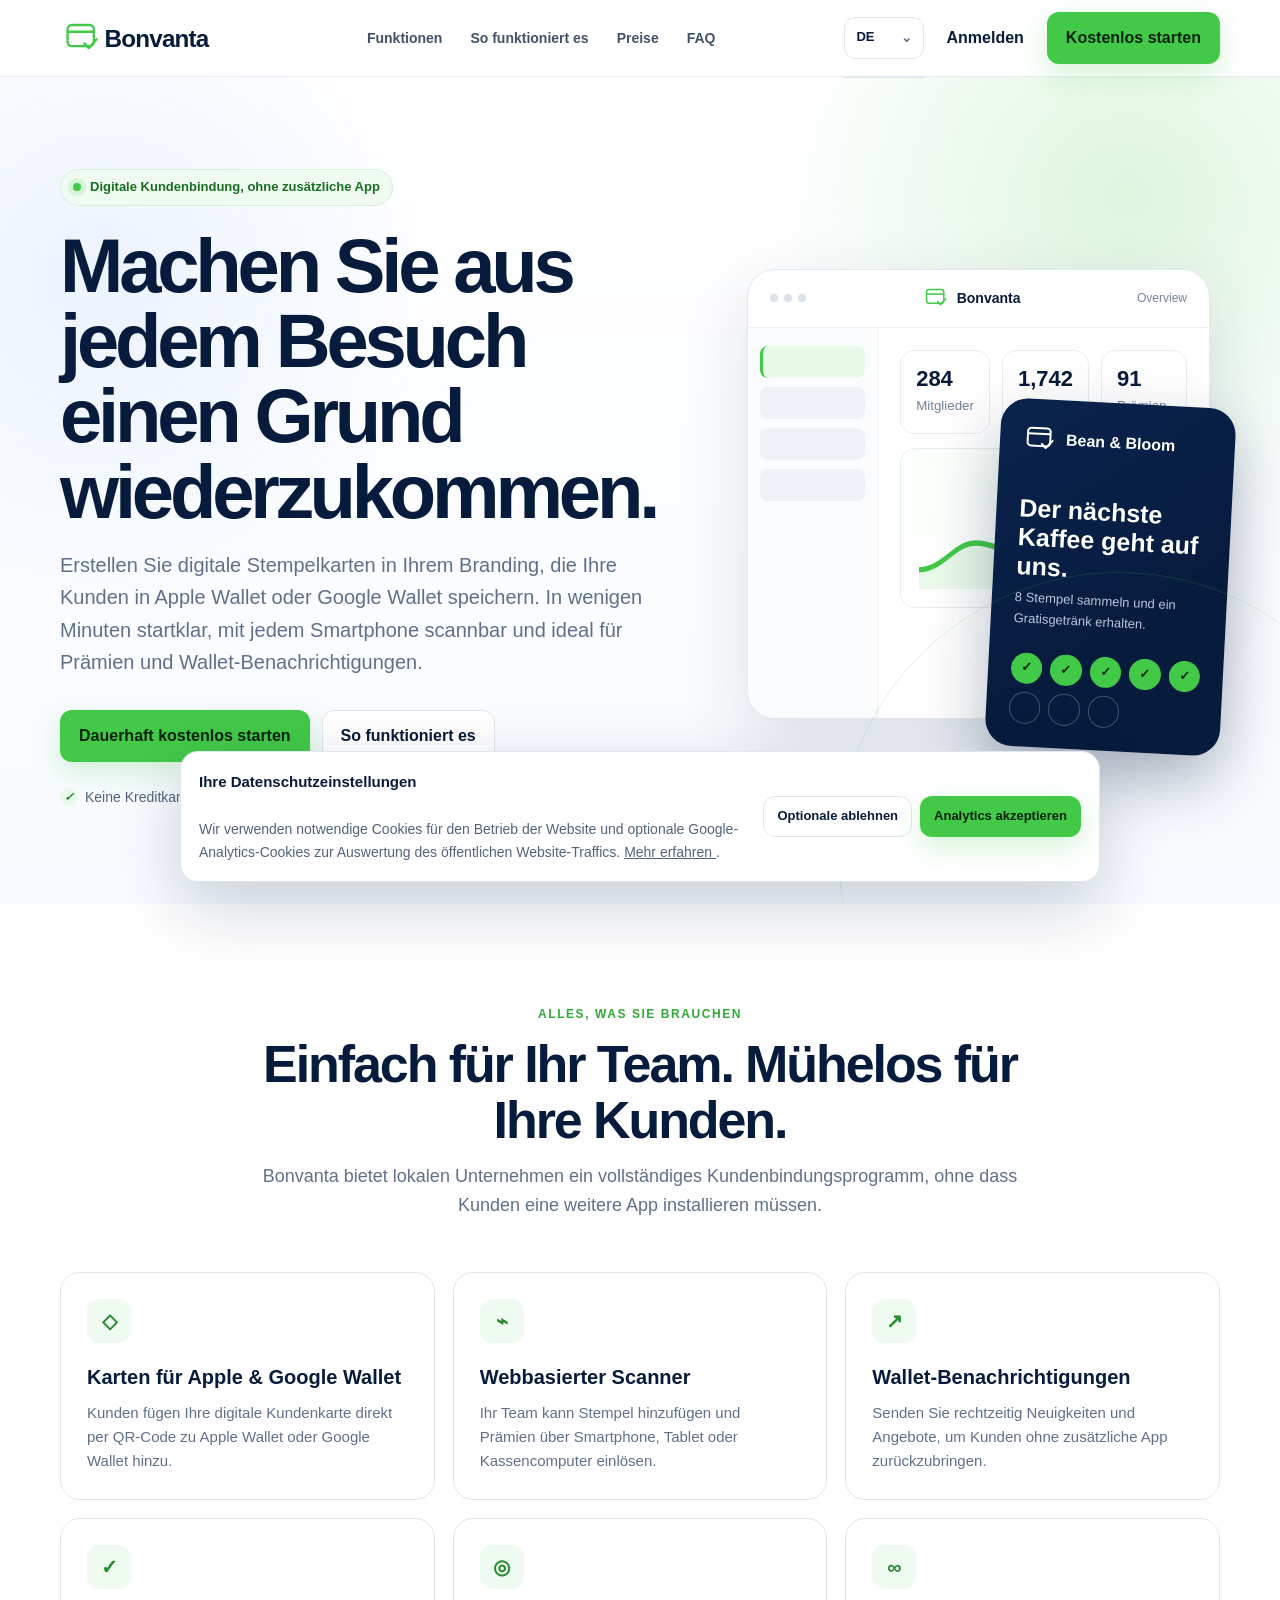
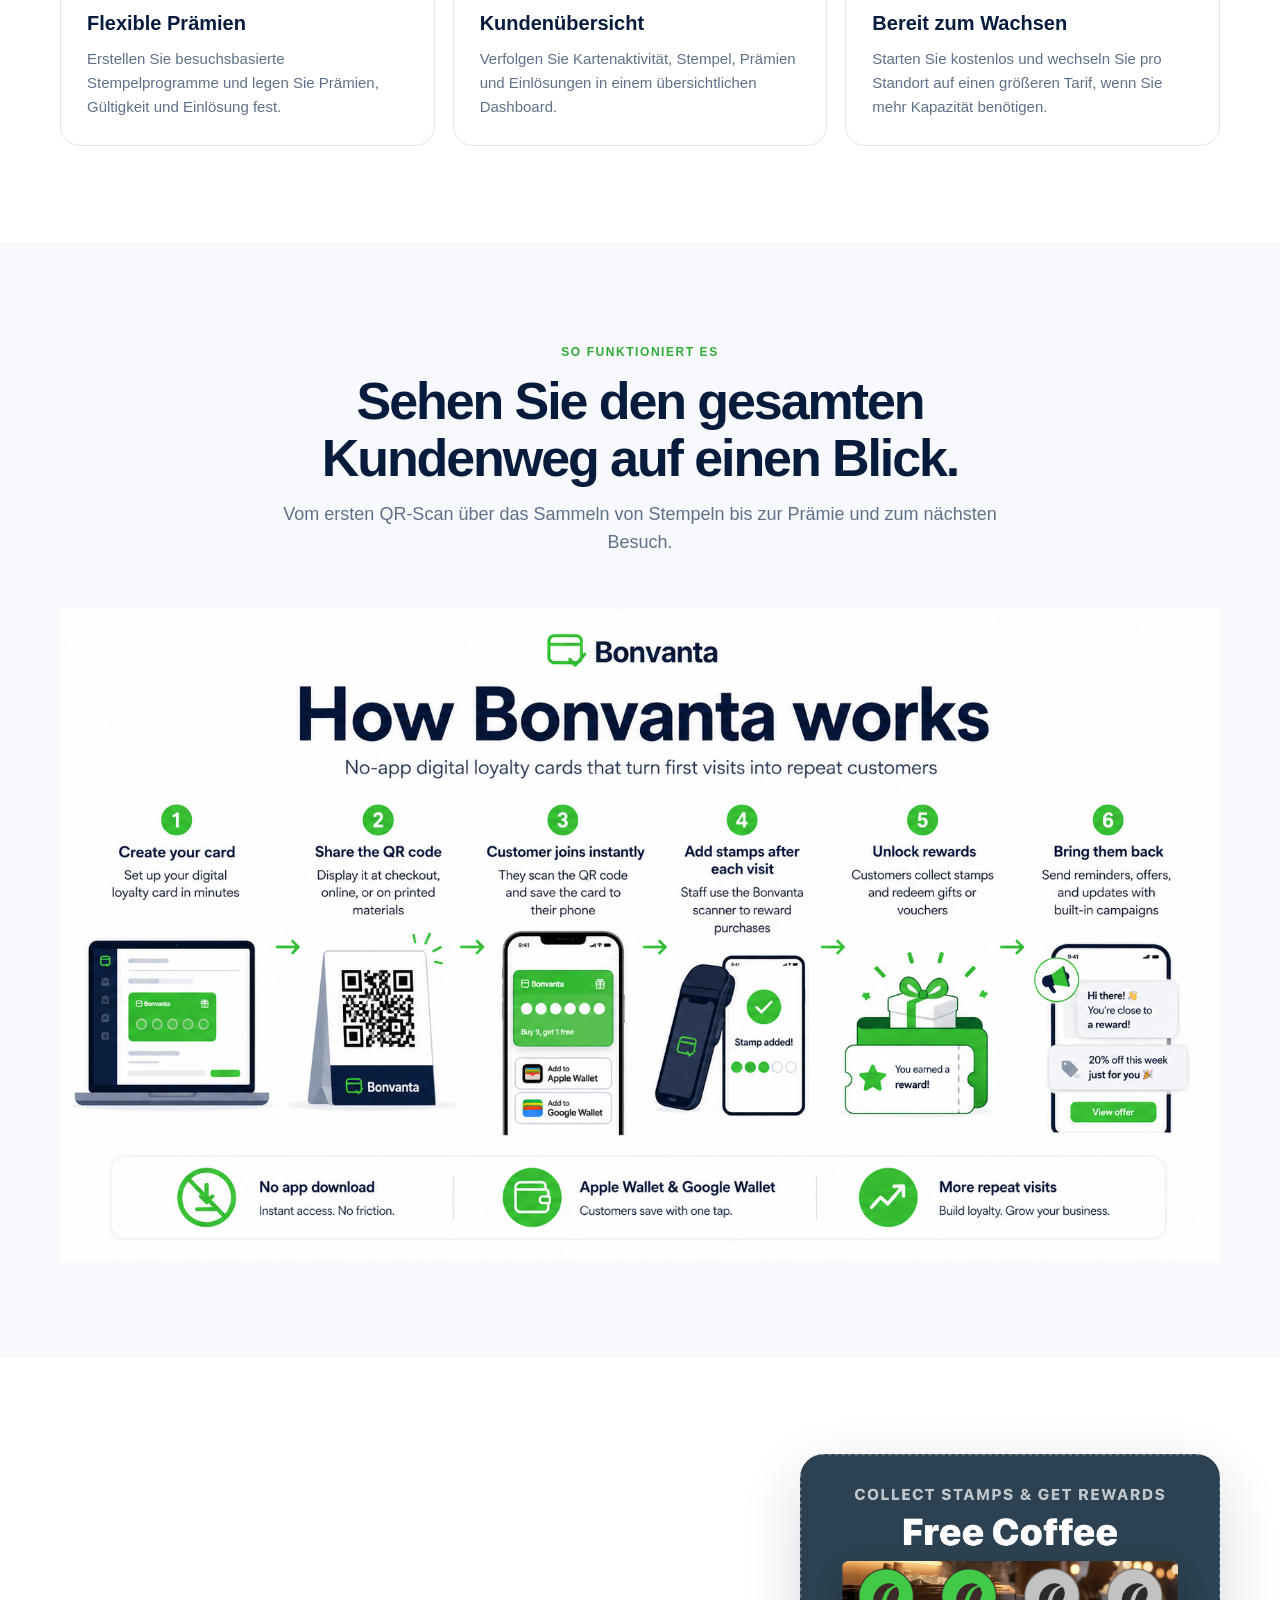
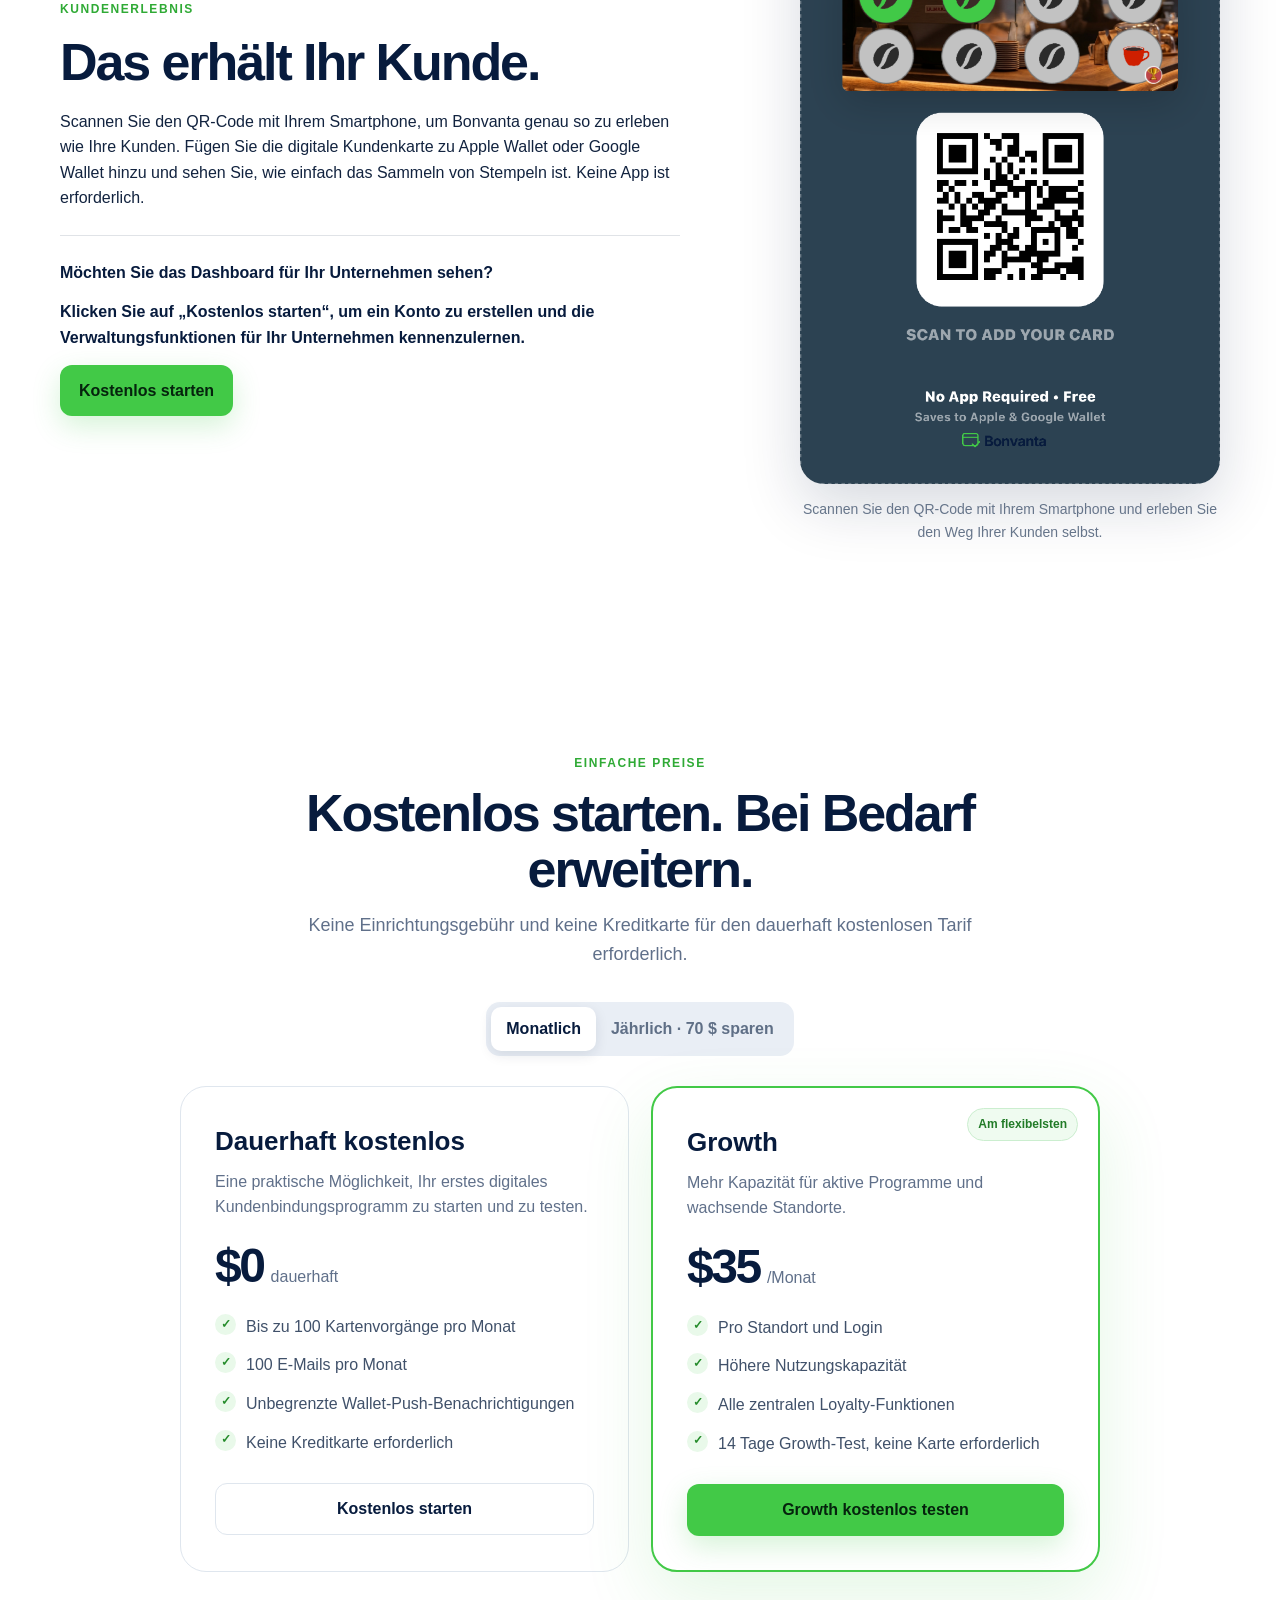
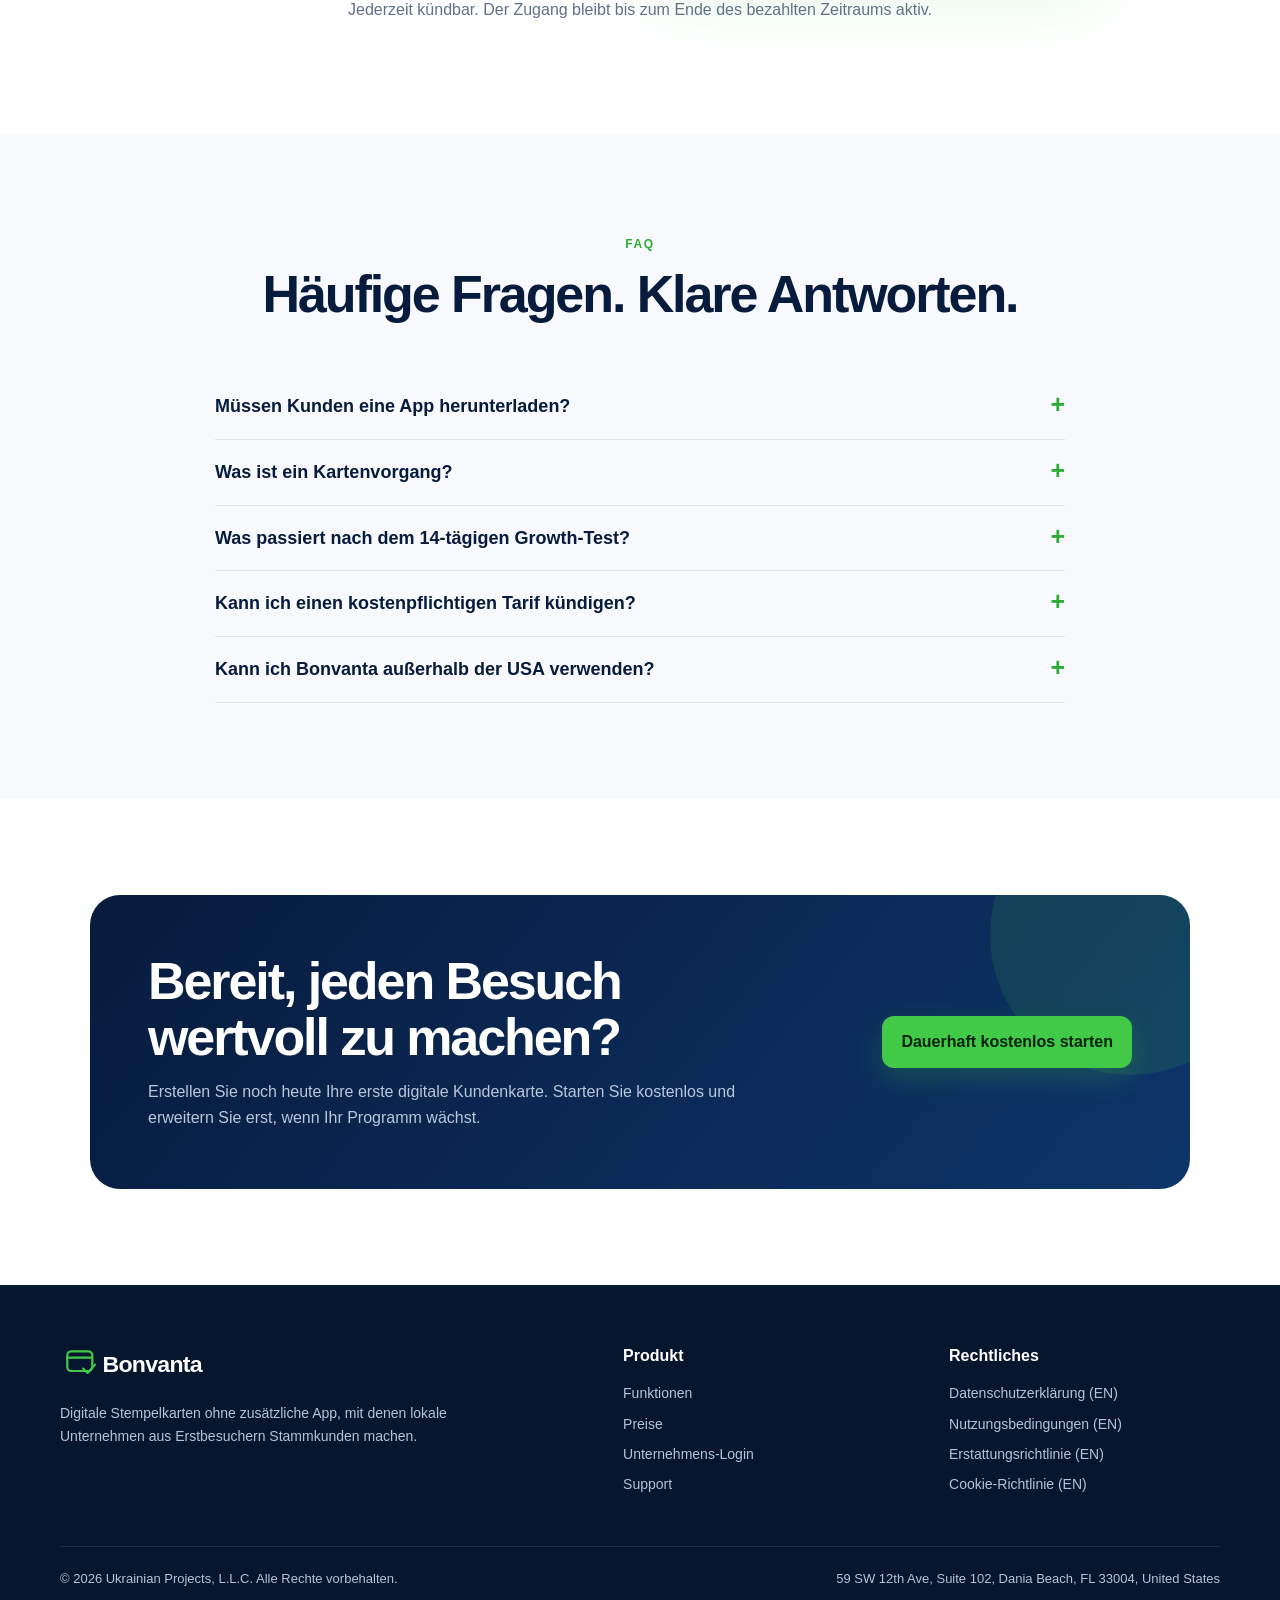
==== commit a1ee2163: "Replace German steps with visual guide" ====
--- a/de/index.html
+++ b/de/index.html
@@ -528,45 +528,21 @@
         </span>
 
         <h2>
-          Starten Sie Ihr Kundenbindungsprogramm in drei Schritten.
+          Sehen Sie den gesamten Kundenweg auf einen Blick.
         </h2>
 
         <p>
-          Keine eigene App-Entwicklung, keine Papierkarten und
-          keine spezielle Scanner-Hardware erforderlich.
+          Vom ersten QR-Scan über das Sammeln von Stempeln bis zur
+          Prämie und zum nächsten Besuch.
         </p>
       </div>
 
-      <div class="steps">
-        <article class="step">
-          <b>1</b>
-          <h3>Karte erstellen</h3>
-
-          <p>
-            Fügen Sie im Bonvanta-Dashboard Ihr Branding,
-            das Stempelziel, die Prämie und die Kundendaten hinzu.
-          </p>
-        </article>
-
-        <article class="step">
-          <b>2</b>
-          <h3>QR-Code teilen</h3>
-
-          <p>
-            Kunden scannen den Code, melden sich an und speichern
-            die Karte mit wenigen Klicks in ihrer Wallet.
-          </p>
-        </article>
-
-        <article class="step">
-          <b>3</b>
-          <h3>Scannen und belohnen</h3>
-
-          <p>
-            Ihr Team scannt die Kundenkarte, fügt Stempel hinzu
-            und löst die Prämie nach Erreichen des Ziels ein.
-          </p>
-        </article>
+      <div class="how-visual">
+        <img
+          src="/assets/how-bonvanta-works.png"
+          alt="Visuelle Darstellung, wie Kunden Bonvanta beitreten, ihre digitale Kundenkarte speichern, Stempel sammeln, Prämien erhalten und wiederkommen"
+          loading="lazy"
+        >
       </div>
     </div>
   </section>
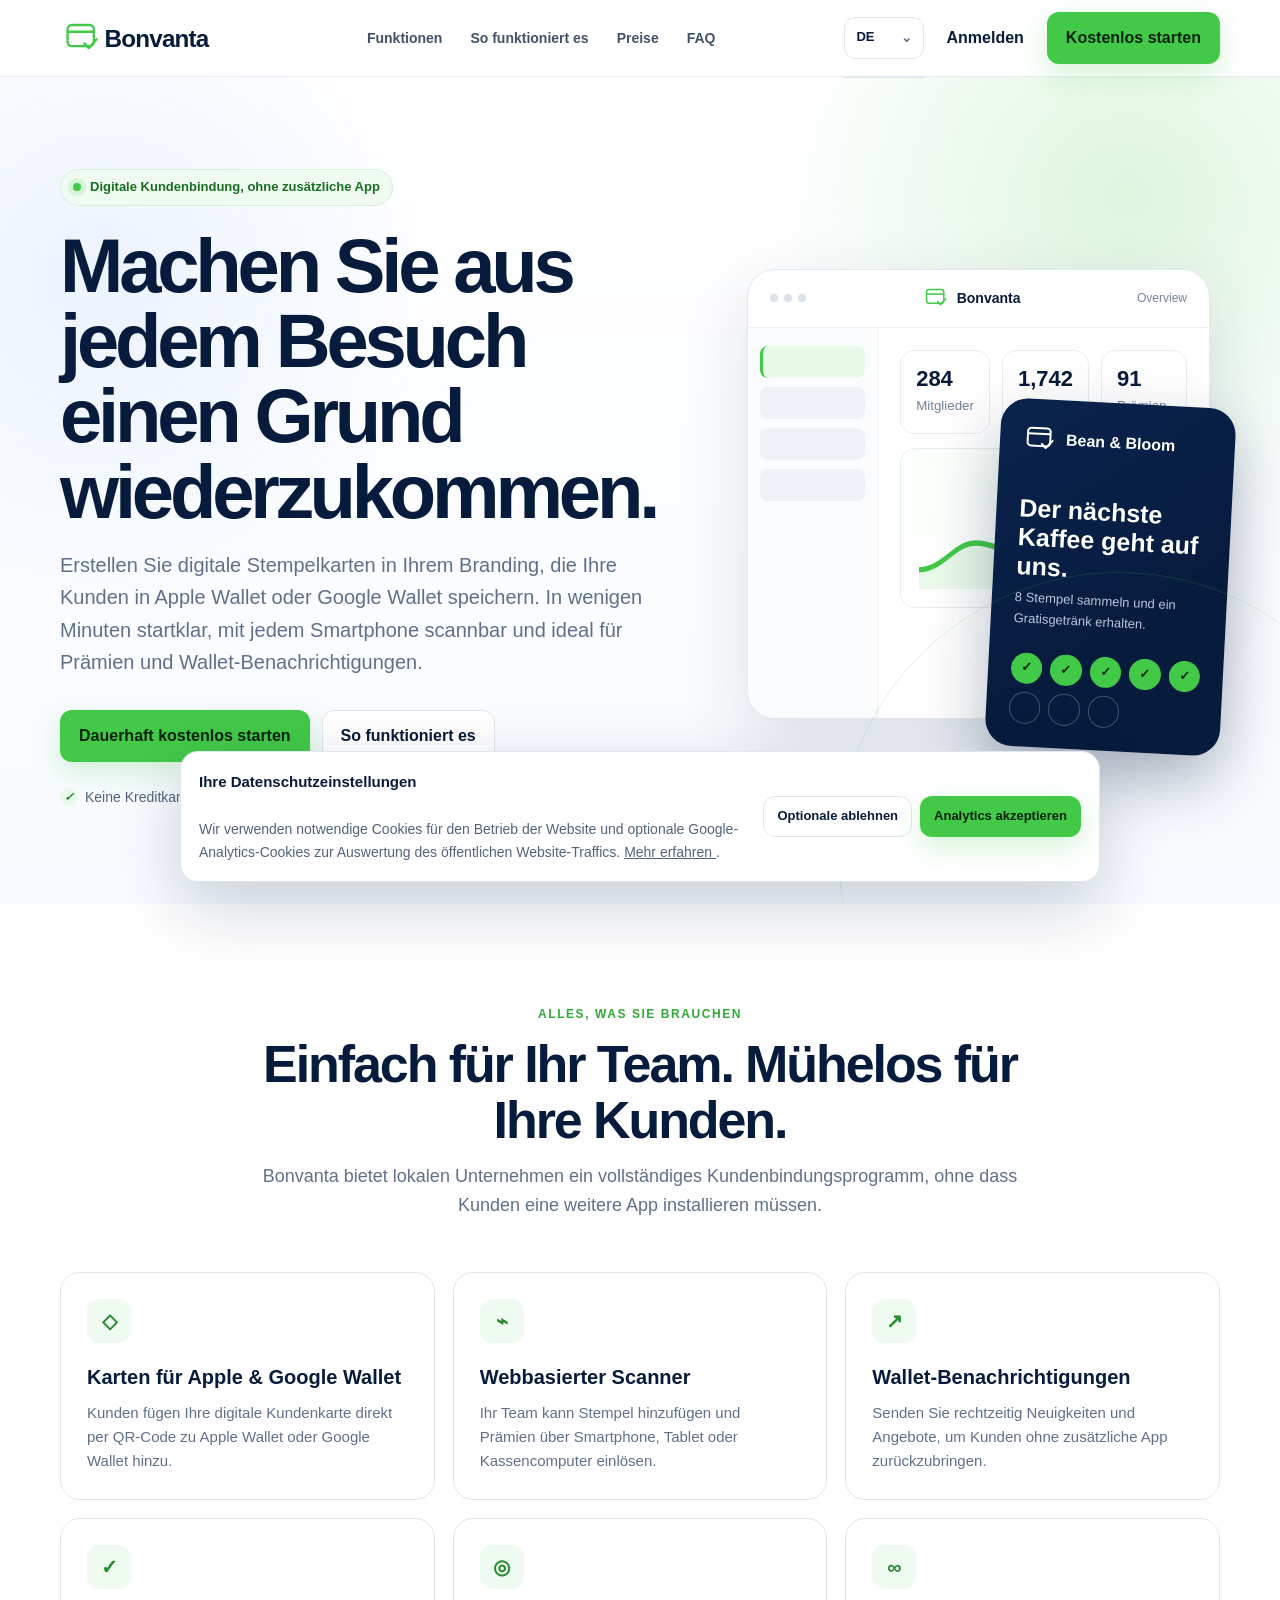
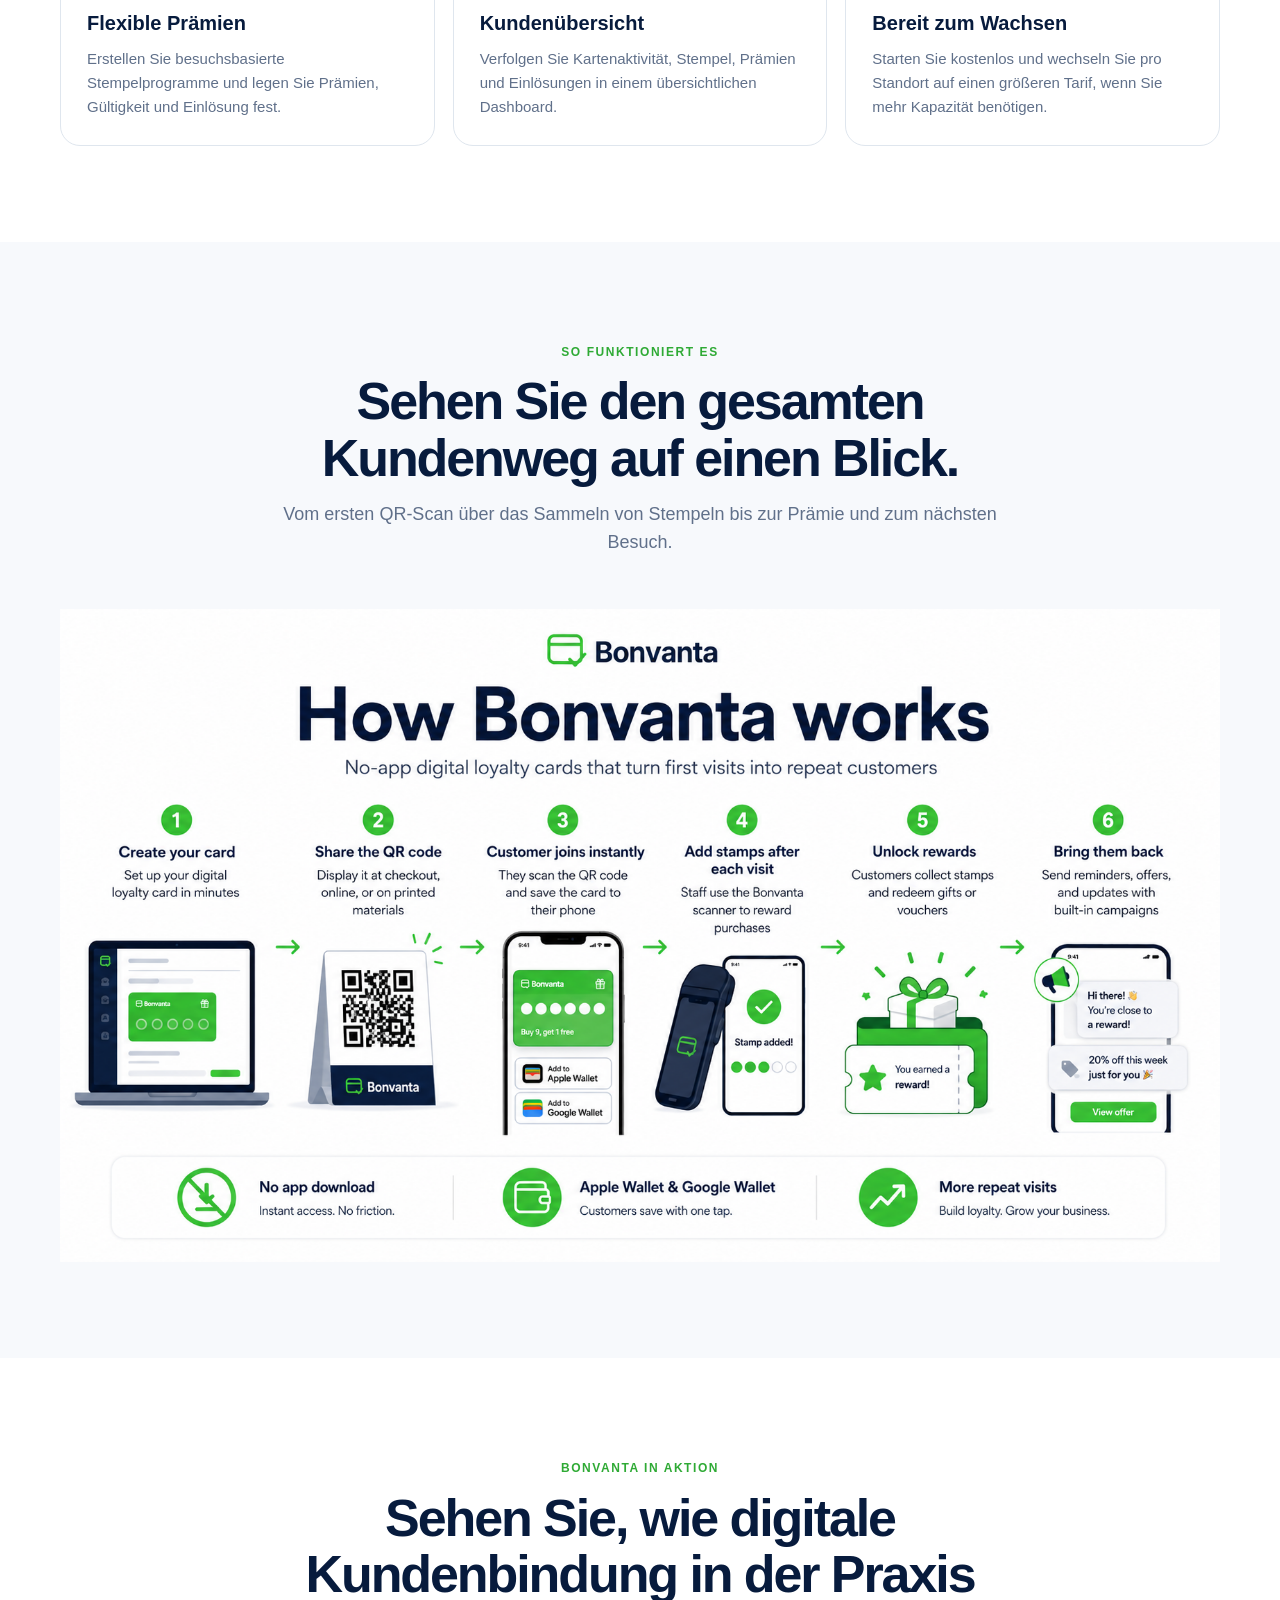
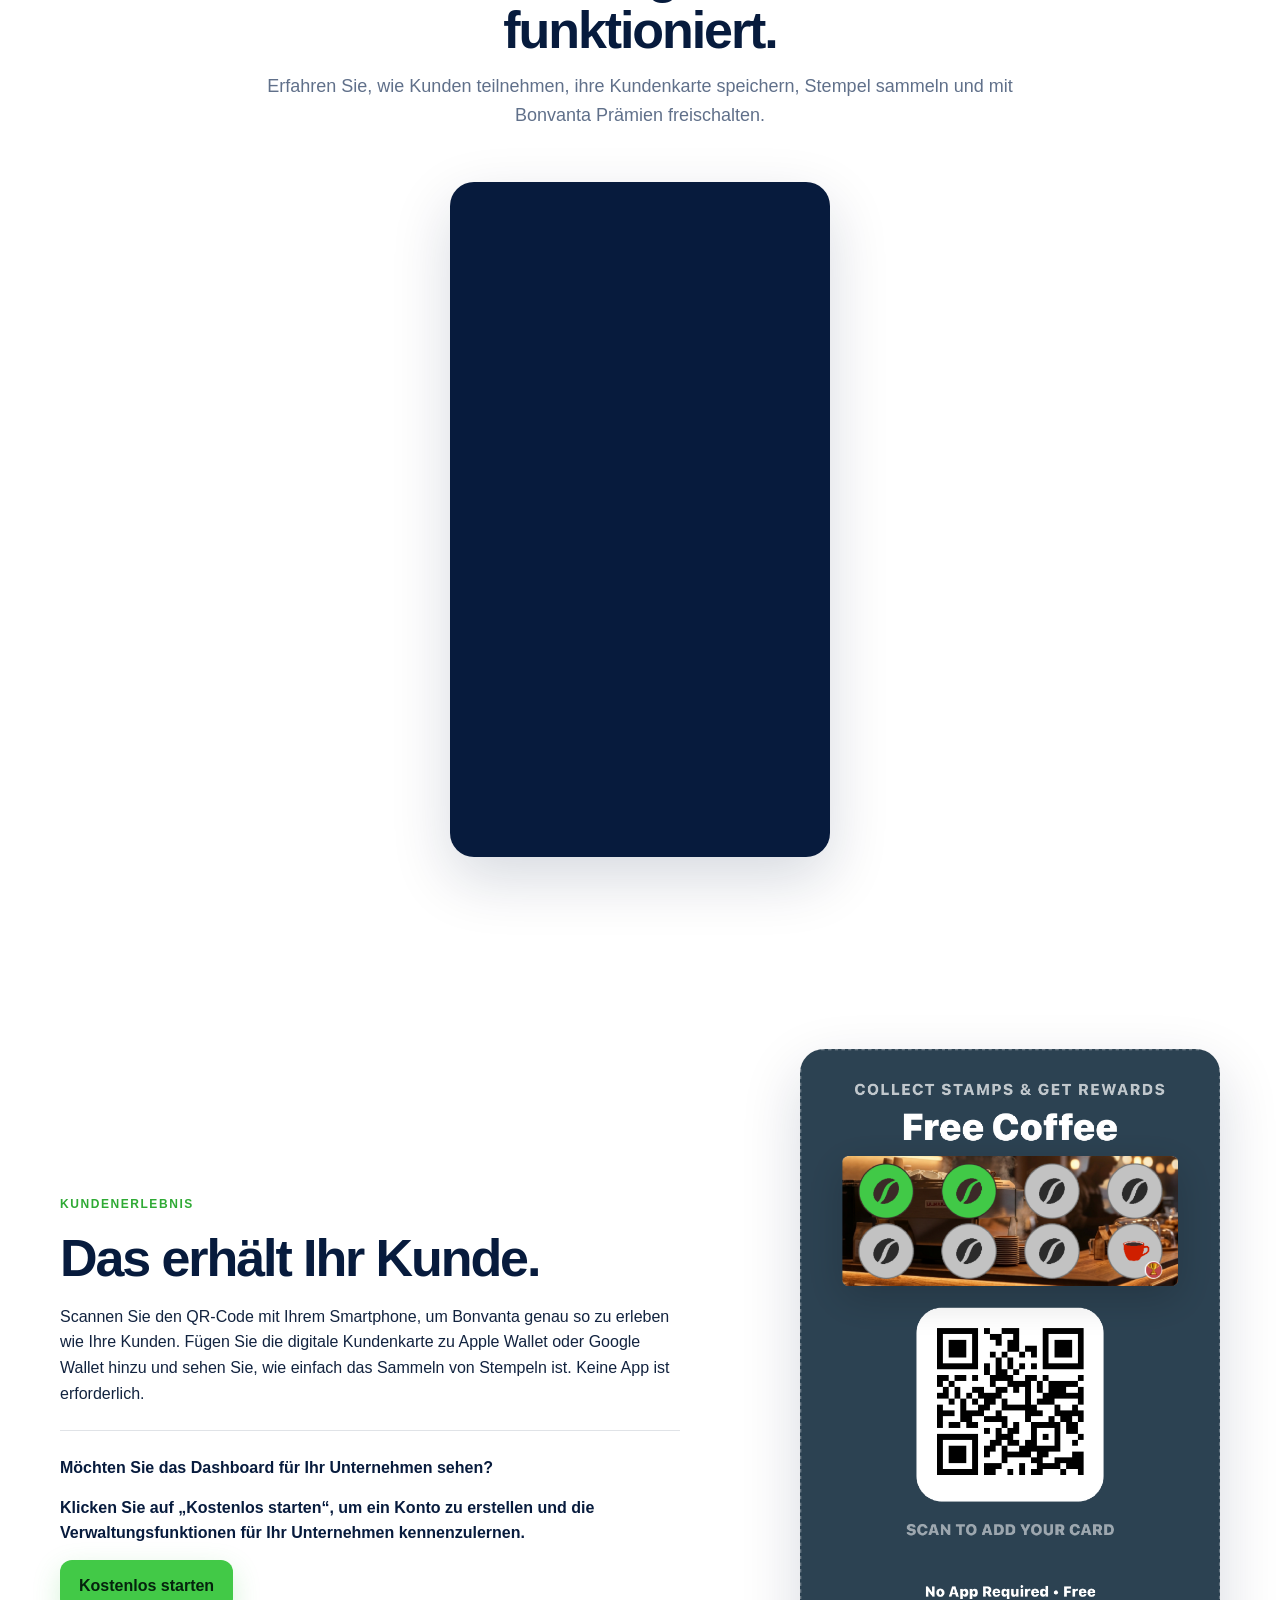
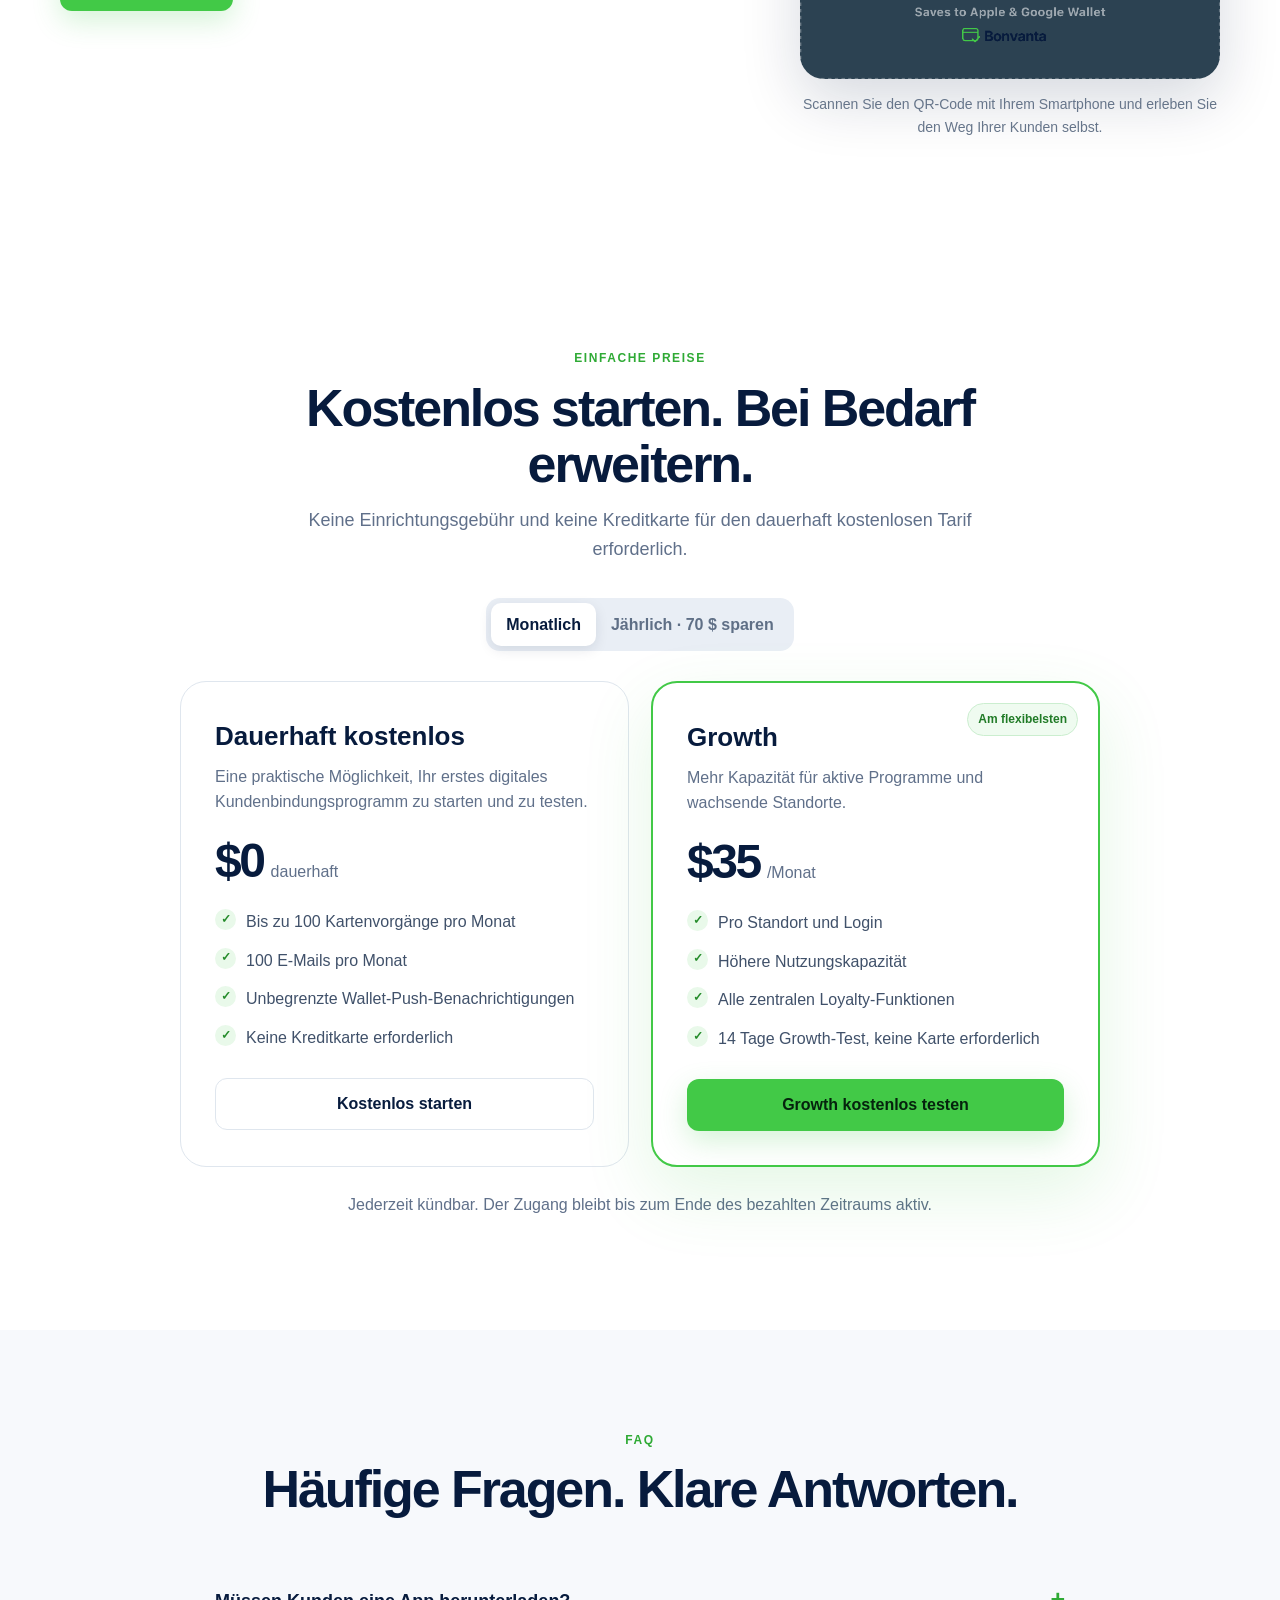
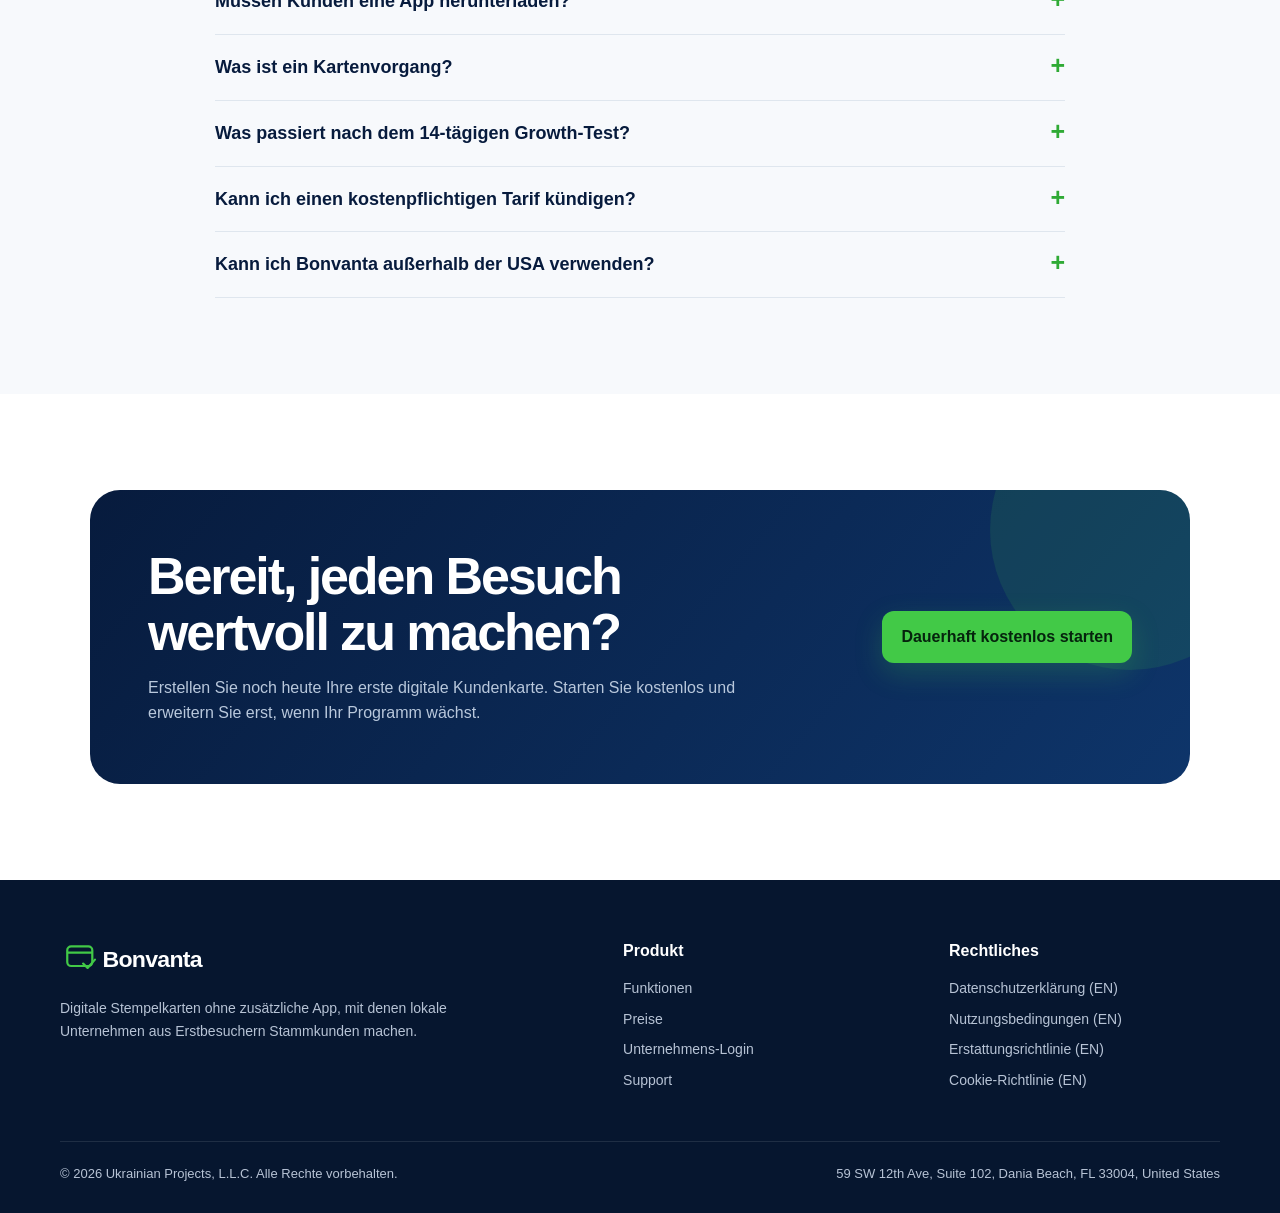
==== commit 26030071: "Embed Bonvanta video on German page" ====
--- a/de/index.html
+++ b/de/index.html
@@ -153,6 +153,34 @@
     color: #66758a;
   }
 
+
+  .video-showcase {
+    background: #ffffff;
+  }
+
+  .video-showcase .section-head {
+    max-width: 760px;
+    margin-left: auto;
+    margin-right: auto;
+  }
+
+  .bonvanta-video {
+    width: min(100%, 380px);
+    aspect-ratio: 9 / 16;
+    margin: 34px auto 0;
+    overflow: hidden;
+    border-radius: 24px;
+    background: #071b3d;
+    box-shadow: 0 22px 60px rgba(7, 27, 61, 0.16);
+  }
+
+  .bonvanta-video iframe {
+    display: block;
+    width: 100%;
+    height: 100%;
+    border: 0;
+  }
+
   @media (max-width: 860px) {
     .customer-demo-grid {
       grid-template-columns: 1fr;
@@ -543,6 +571,32 @@
           alt="Visuelle Darstellung, wie Kunden Bonvanta beitreten, ihre digitale Kundenkarte speichern, Stempel sammeln, Prämien erhalten und wiederkommen"
           loading="lazy"
         >
+      </div>
+    </div>
+  </section>
+
+  <section class="section video-showcase" id="video">
+    <div class="container">
+      <div class="section-head">
+        <span class="kicker">Bonvanta in Aktion</span>
+
+        <h2>Sehen Sie, wie digitale Kundenbindung in der Praxis funktioniert.</h2>
+
+        <p>
+          Erfahren Sie, wie Kunden teilnehmen, ihre Kundenkarte speichern,
+          Stempel sammeln und mit Bonvanta Prämien freischalten.
+        </p>
+      </div>
+
+      <div class="bonvanta-video">
+        <iframe
+          src="https://www.youtube.com/embed/BaYCcCdB-Es?rel=0&amp;playsinline=1"
+          title="So funktioniert Bonvanta"
+          loading="lazy"
+          allow="accelerometer; autoplay; clipboard-write; encrypted-media; gyroscope; picture-in-picture; web-share"
+          referrerpolicy="strict-origin-when-cross-origin"
+          allowfullscreen
+        ></iframe>
       </div>
     </div>
   </section>
@@ -913,3 +967,4 @@
 <script src="/script.js"></script>
 </body>
 </html>
+
